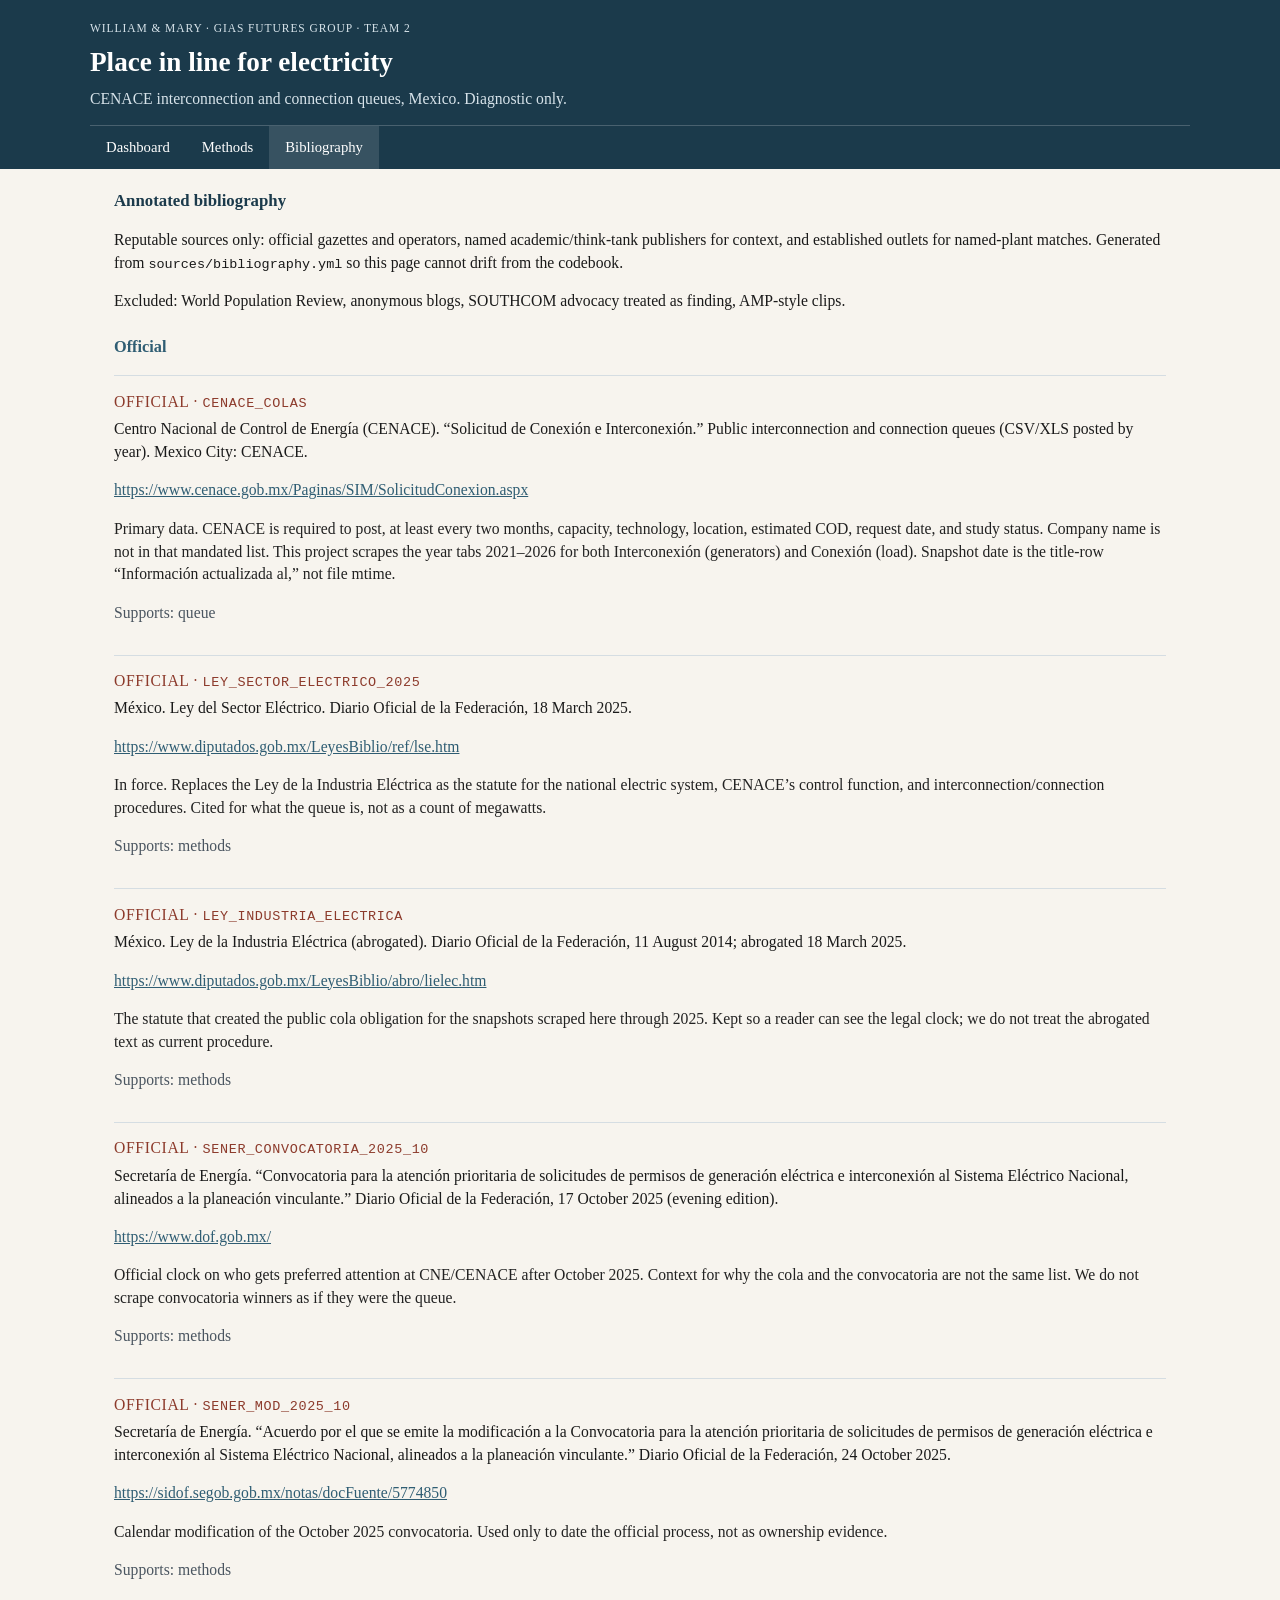
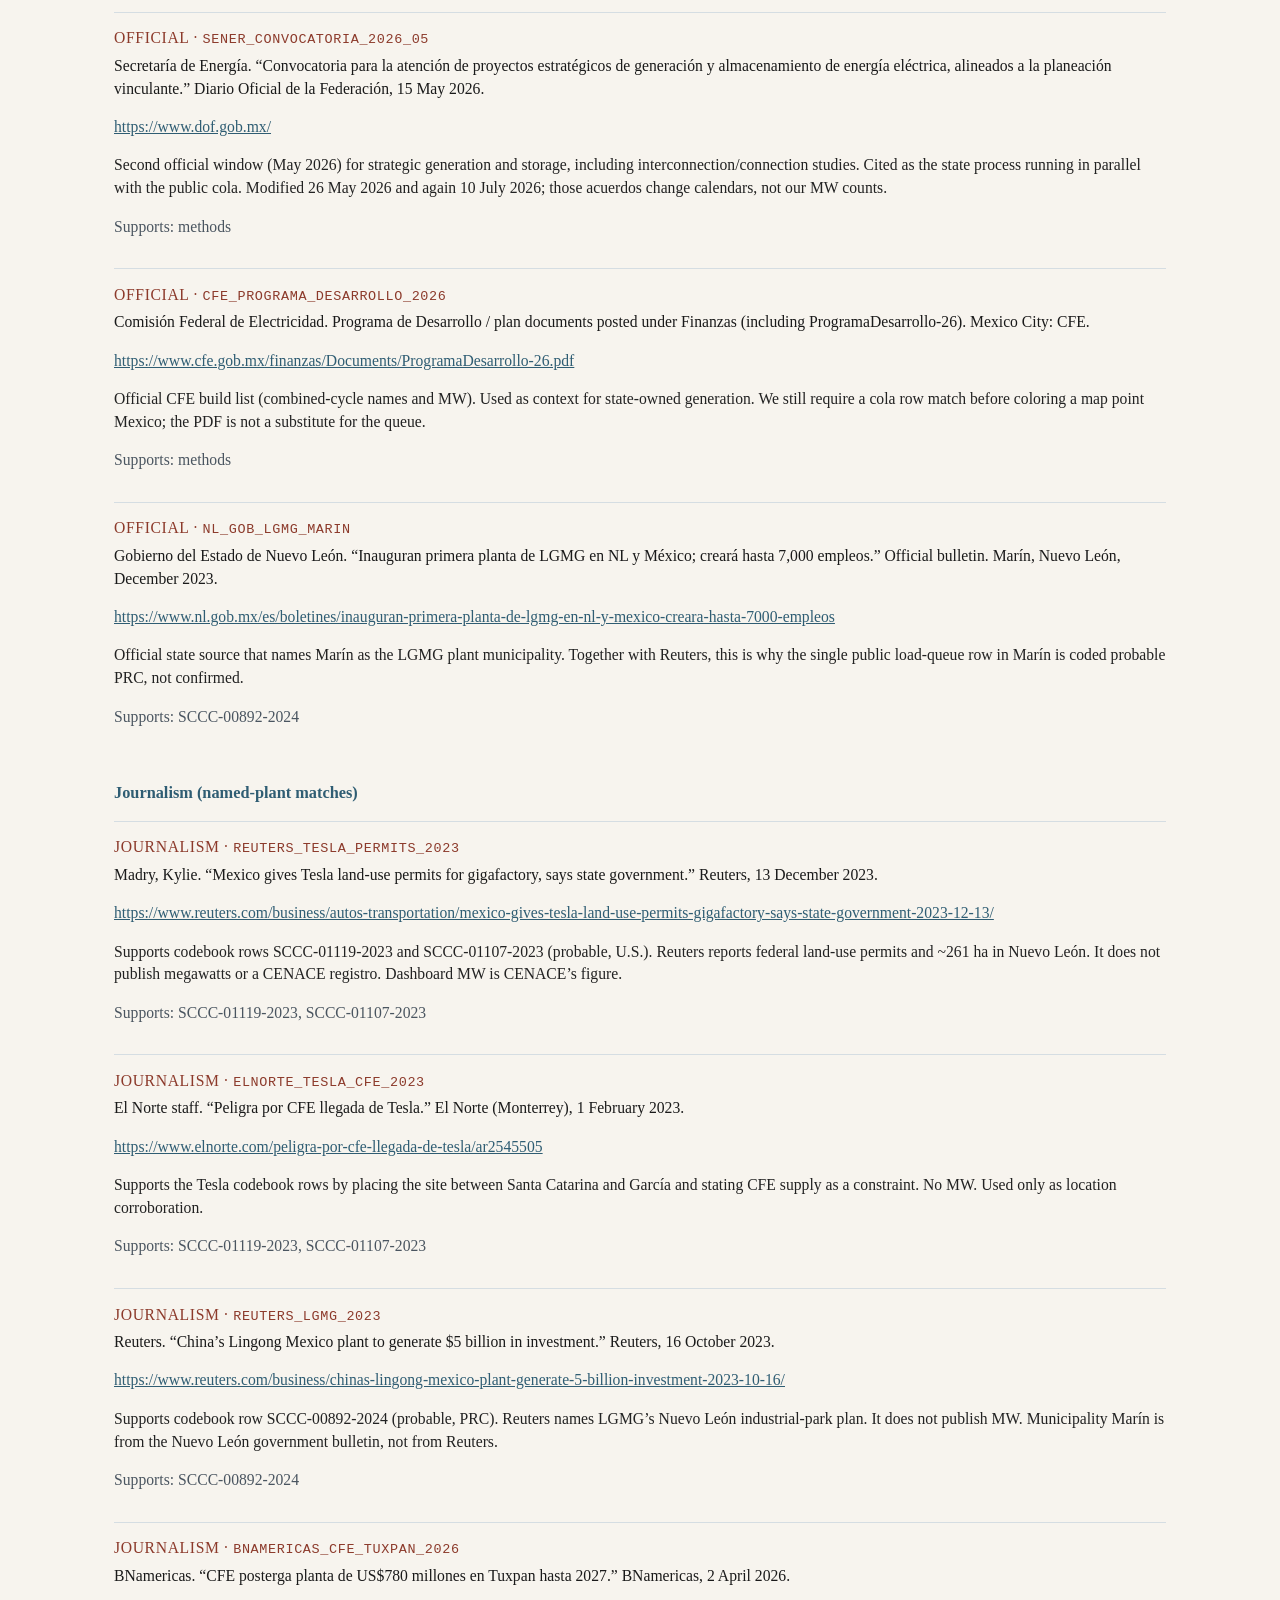
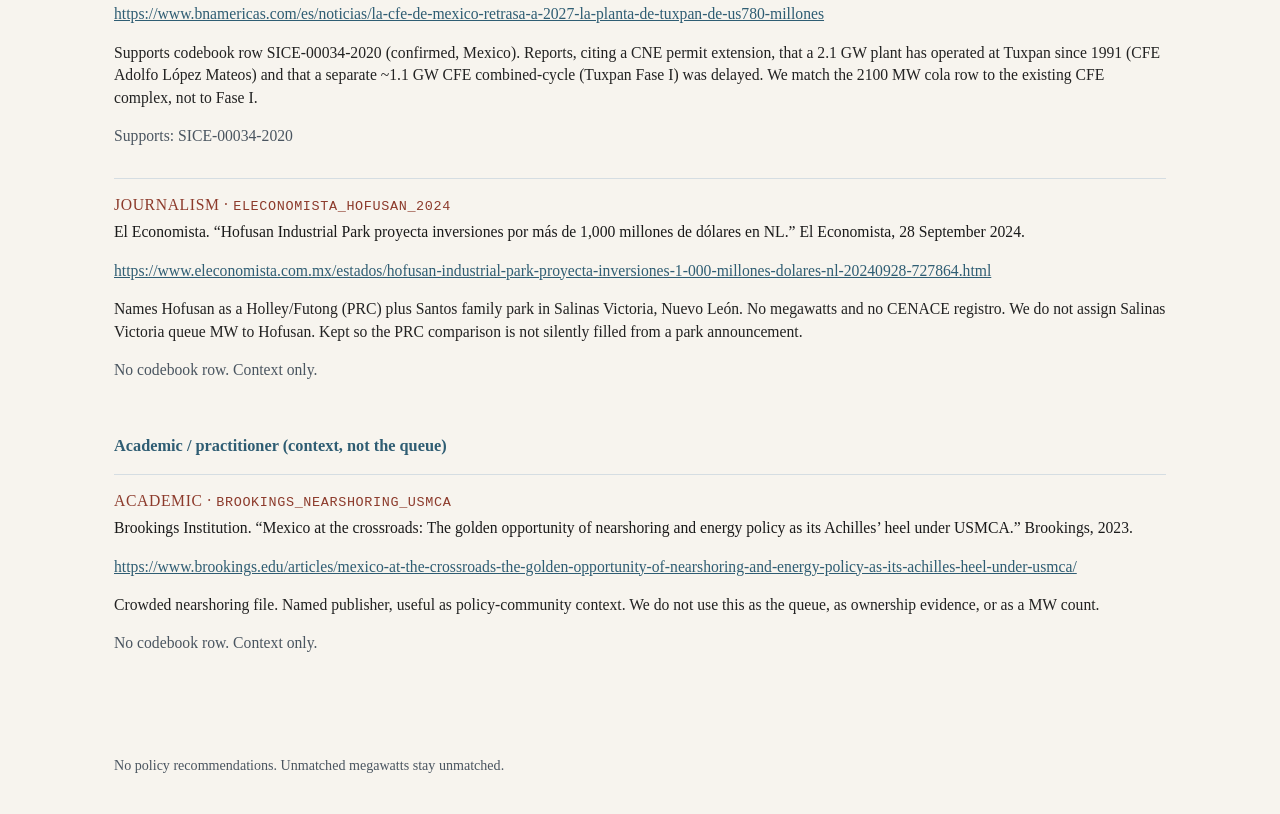
==== docs/bibliography.html @ 5e30aead "Stand up a diagnostic CENACE queue dashboard with scrape, codebook, and Pages site." ====
<!DOCTYPE html>
<html lang="en">
<head>
  <meta charset="utf-8">
  <meta name="viewport" content="width=device-width, initial-scale=1">
  <title>Bibliography · CENACE queue net</title>
  <link rel="stylesheet" href="css/site.css">
</head>
<body>

<header class="site-header">
  <div class="inner">
    <p class="kicker">William &amp; Mary · GIAS Futures Group · Team 2</p>
    <h1>Place in line for electricity</h1>
    <p class="sub">CENACE interconnection and connection queues, Mexico. Diagnostic only.</p>
    <nav>
      <a href="index.html">Dashboard</a>
      <a href="methods.html">Methods</a>
      <a href="bibliography.html" aria-current="page">Bibliography</a>
    </nav>
  </div>
</header>

<main class="page">
<h2>Annotated bibliography</h2>
<p>Reputable sources only: official gazettes and operators, named academic/think-tank publishers for context, and established outlets for named-plant matches. Generated from <code>sources/bibliography.yml</code> so this page cannot drift from the codebook.</p>
<p>Excluded: World Population Review, anonymous blogs, SOUTHCOM advocacy treated as finding, AMP-style clips.</p>
<h3>Official</h3>

<article class="bib-entry" id="cenace_colas">
  <p class="bib-type">official · <code>cenace_colas</code></p>
  <p class="bib-chicago">Centro Nacional de Control de Energía (CENACE). “Solicitud de Conexión e Interconexión.” Public interconnection and connection queues (CSV/XLS posted by year). Mexico City: CENACE.</p>
  <p class="bib-url"><a href="https://www.cenace.gob.mx/Paginas/SIM/SolicitudConexion.aspx" rel="noopener">https://www.cenace.gob.mx/Paginas/SIM/SolicitudConexion.aspx</a></p>
  <p class="bib-ann">Primary data. CENACE is required to post, at least every two months, capacity, technology, location, estimated COD, request date, and study status. Company name is not in that mandated list. This project scrapes the year tabs 2021–2026 for both Interconexión (generators) and Conexión (load). Snapshot date is the title-row “Información actualizada al,” not file mtime.</p>
  <p class="bib-supports">Supports: queue</p>
</article>


<article class="bib-entry" id="ley_sector_electrico_2025">
  <p class="bib-type">official · <code>ley_sector_electrico_2025</code></p>
  <p class="bib-chicago">México. Ley del Sector Eléctrico. Diario Oficial de la Federación, 18 March 2025.</p>
  <p class="bib-url"><a href="https://www.diputados.gob.mx/LeyesBiblio/ref/lse.htm" rel="noopener">https://www.diputados.gob.mx/LeyesBiblio/ref/lse.htm</a></p>
  <p class="bib-ann">In force. Replaces the Ley de la Industria Eléctrica as the statute for the national electric system, CENACE’s control function, and interconnection/connection procedures. Cited for what the queue is, not as a count of megawatts.</p>
  <p class="bib-supports">Supports: methods</p>
</article>


<article class="bib-entry" id="ley_industria_electrica">
  <p class="bib-type">official · <code>ley_industria_electrica</code></p>
  <p class="bib-chicago">México. Ley de la Industria Eléctrica (abrogated). Diario Oficial de la Federación, 11 August 2014; abrogated 18 March 2025.</p>
  <p class="bib-url"><a href="https://www.diputados.gob.mx/LeyesBiblio/abro/lielec.htm" rel="noopener">https://www.diputados.gob.mx/LeyesBiblio/abro/lielec.htm</a></p>
  <p class="bib-ann">The statute that created the public cola obligation for the snapshots scraped here through 2025. Kept so a reader can see the legal clock; we do not treat the abrogated text as current procedure.</p>
  <p class="bib-supports">Supports: methods</p>
</article>


<article class="bib-entry" id="sener_convocatoria_2025_10">
  <p class="bib-type">official · <code>sener_convocatoria_2025_10</code></p>
  <p class="bib-chicago">Secretaría de Energía. “Convocatoria para la atención prioritaria de solicitudes de permisos de generación eléctrica e interconexión al Sistema Eléctrico Nacional, alineados a la planeación vinculante.” Diario Oficial de la Federación, 17 October 2025 (evening edition).</p>
  <p class="bib-url"><a href="https://www.dof.gob.mx/" rel="noopener">https://www.dof.gob.mx/</a></p>
  <p class="bib-ann">Official clock on who gets preferred attention at CNE/CENACE after October 2025. Context for why the cola and the convocatoria are not the same list. We do not scrape convocatoria winners as if they were the queue.</p>
  <p class="bib-supports">Supports: methods</p>
</article>


<article class="bib-entry" id="sener_mod_2025_10">
  <p class="bib-type">official · <code>sener_mod_2025_10</code></p>
  <p class="bib-chicago">Secretaría de Energía. “Acuerdo por el que se emite la modificación a la Convocatoria para la atención prioritaria de solicitudes de permisos de generación eléctrica e interconexión al Sistema Eléctrico Nacional, alineados a la planeación vinculante.” Diario Oficial de la Federación, 24 October 2025.</p>
  <p class="bib-url"><a href="https://sidof.segob.gob.mx/notas/docFuente/5774850" rel="noopener">https://sidof.segob.gob.mx/notas/docFuente/5774850</a></p>
  <p class="bib-ann">Calendar modification of the October 2025 convocatoria. Used only to date the official process, not as ownership evidence.</p>
  <p class="bib-supports">Supports: methods</p>
</article>


<article class="bib-entry" id="sener_convocatoria_2026_05">
  <p class="bib-type">official · <code>sener_convocatoria_2026_05</code></p>
  <p class="bib-chicago">Secretaría de Energía. “Convocatoria para la atención de proyectos estratégicos de generación y almacenamiento de energía eléctrica, alineados a la planeación vinculante.” Diario Oficial de la Federación, 15 May 2026.</p>
  <p class="bib-url"><a href="https://www.dof.gob.mx/" rel="noopener">https://www.dof.gob.mx/</a></p>
  <p class="bib-ann">Second official window (May 2026) for strategic generation and storage, including interconnection/connection studies. Cited as the state process running in parallel with the public cola. Modified 26 May 2026 and again 10 July 2026; those acuerdos change calendars, not our MW counts.</p>
  <p class="bib-supports">Supports: methods</p>
</article>


<article class="bib-entry" id="cfe_programa_desarrollo_2026">
  <p class="bib-type">official · <code>cfe_programa_desarrollo_2026</code></p>
  <p class="bib-chicago">Comisión Federal de Electricidad. Programa de Desarrollo / plan documents posted under Finanzas (including ProgramaDesarrollo-26). Mexico City: CFE.</p>
  <p class="bib-url"><a href="https://www.cfe.gob.mx/finanzas/Documents/ProgramaDesarrollo-26.pdf" rel="noopener">https://www.cfe.gob.mx/finanzas/Documents/ProgramaDesarrollo-26.pdf</a></p>
  <p class="bib-ann">Official CFE build list (combined-cycle names and MW). Used as context for state-owned generation. We still require a cola row match before coloring a map point Mexico; the PDF is not a substitute for the queue.</p>
  <p class="bib-supports">Supports: methods</p>
</article>


<article class="bib-entry" id="nl_gob_lgmg_marin">
  <p class="bib-type">official · <code>nl_gob_lgmg_marin</code></p>
  <p class="bib-chicago">Gobierno del Estado de Nuevo León. “Inauguran primera planta de LGMG en NL y México; creará hasta 7,000 empleos.” Official bulletin. Marín, Nuevo León, December 2023.</p>
  <p class="bib-url"><a href="https://www.nl.gob.mx/es/boletines/inauguran-primera-planta-de-lgmg-en-nl-y-mexico-creara-hasta-7000-empleos" rel="noopener">https://www.nl.gob.mx/es/boletines/inauguran-primera-planta-de-lgmg-en-nl-y-mexico-creara-hasta-7000-empleos</a></p>
  <p class="bib-ann">Official state source that names Marín as the LGMG plant municipality. Together with Reuters, this is why the single public load-queue row in Marín is coded probable PRC, not confirmed.</p>
  <p class="bib-supports">Supports: SCCC-00892-2024</p>
</article>

<h3>Journalism (named-plant matches)</h3>

<article class="bib-entry" id="reuters_tesla_permits_2023">
  <p class="bib-type">journalism · <code>reuters_tesla_permits_2023</code></p>
  <p class="bib-chicago">Madry, Kylie. “Mexico gives Tesla land-use permits for gigafactory, says state government.” Reuters, 13 December 2023.</p>
  <p class="bib-url"><a href="https://www.reuters.com/business/autos-transportation/mexico-gives-tesla-land-use-permits-gigafactory-says-state-government-2023-12-13/" rel="noopener">https://www.reuters.com/business/autos-transportation/mexico-gives-tesla-land-use-permits-gigafactory-says-state-government-2023-12-13/</a></p>
  <p class="bib-ann">Supports codebook rows SCCC-01119-2023 and SCCC-01107-2023 (probable, U.S.). Reuters reports federal land-use permits and ~261 ha in Nuevo León. It does not publish megawatts or a CENACE registro. Dashboard MW is CENACE’s figure.</p>
  <p class="bib-supports">Supports: SCCC-01119-2023, SCCC-01107-2023</p>
</article>


<article class="bib-entry" id="elnorte_tesla_cfe_2023">
  <p class="bib-type">journalism · <code>elnorte_tesla_cfe_2023</code></p>
  <p class="bib-chicago">El Norte staff. “Peligra por CFE llegada de Tesla.” El Norte (Monterrey), 1 February 2023.</p>
  <p class="bib-url"><a href="https://www.elnorte.com/peligra-por-cfe-llegada-de-tesla/ar2545505" rel="noopener">https://www.elnorte.com/peligra-por-cfe-llegada-de-tesla/ar2545505</a></p>
  <p class="bib-ann">Supports the Tesla codebook rows by placing the site between Santa Catarina and García and stating CFE supply as a constraint. No MW. Used only as location corroboration.</p>
  <p class="bib-supports">Supports: SCCC-01119-2023, SCCC-01107-2023</p>
</article>


<article class="bib-entry" id="reuters_lgmg_2023">
  <p class="bib-type">journalism · <code>reuters_lgmg_2023</code></p>
  <p class="bib-chicago">Reuters. “China’s Lingong Mexico plant to generate $5 billion in investment.” Reuters, 16 October 2023.</p>
  <p class="bib-url"><a href="https://www.reuters.com/business/chinas-lingong-mexico-plant-generate-5-billion-investment-2023-10-16/" rel="noopener">https://www.reuters.com/business/chinas-lingong-mexico-plant-generate-5-billion-investment-2023-10-16/</a></p>
  <p class="bib-ann">Supports codebook row SCCC-00892-2024 (probable, PRC). Reuters names LGMG’s Nuevo León industrial-park plan. It does not publish MW. Municipality Marín is from the Nuevo León government bulletin, not from Reuters.</p>
  <p class="bib-supports">Supports: SCCC-00892-2024</p>
</article>


<article class="bib-entry" id="bnamericas_cfe_tuxpan_2026">
  <p class="bib-type">journalism · <code>bnamericas_cfe_tuxpan_2026</code></p>
  <p class="bib-chicago">BNamericas. “CFE posterga planta de US$780 millones en Tuxpan hasta 2027.” BNamericas, 2 April 2026.</p>
  <p class="bib-url"><a href="https://www.bnamericas.com/es/noticias/la-cfe-de-mexico-retrasa-a-2027-la-planta-de-tuxpan-de-us780-millones" rel="noopener">https://www.bnamericas.com/es/noticias/la-cfe-de-mexico-retrasa-a-2027-la-planta-de-tuxpan-de-us780-millones</a></p>
  <p class="bib-ann">Supports codebook row SICE-00034-2020 (confirmed, Mexico). Reports, citing a CNE permit extension, that a 2.1 GW plant has operated at Tuxpan since 1991 (CFE Adolfo López Mateos) and that a separate ~1.1 GW CFE combined-cycle (Tuxpan Fase I) was delayed. We match the 2100 MW cola row to the existing CFE complex, not to Fase I.</p>
  <p class="bib-supports">Supports: SICE-00034-2020</p>
</article>


<article class="bib-entry" id="eleconomista_hofusan_2024">
  <p class="bib-type">journalism · <code>eleconomista_hofusan_2024</code></p>
  <p class="bib-chicago">El Economista. “Hofusan Industrial Park proyecta inversiones por más de 1,000 millones de dólares en NL.” El Economista, 28 September 2024.</p>
  <p class="bib-url"><a href="https://www.eleconomista.com.mx/estados/hofusan-industrial-park-proyecta-inversiones-1-000-millones-dolares-nl-20240928-727864.html" rel="noopener">https://www.eleconomista.com.mx/estados/hofusan-industrial-park-proyecta-inversiones-1-000-millones-dolares-nl-20240928-727864.html</a></p>
  <p class="bib-ann">Names Hofusan as a Holley/Futong (PRC) plus Santos family park in Salinas Victoria, Nuevo León. No megawatts and no CENACE registro. We do not assign Salinas Victoria queue MW to Hofusan. Kept so the PRC comparison is not silently filled from a park announcement.</p>
  <p class="bib-supports">No codebook row. Context only.</p>
</article>

<h3>Academic / practitioner (context, not the queue)</h3>

<article class="bib-entry" id="brookings_nearshoring_usmca">
  <p class="bib-type">academic · <code>brookings_nearshoring_usmca</code></p>
  <p class="bib-chicago">Brookings Institution. “Mexico at the crossroads: The golden opportunity of nearshoring and energy policy as its Achilles’ heel under USMCA.” Brookings, 2023.</p>
  <p class="bib-url"><a href="https://www.brookings.edu/articles/mexico-at-the-crossroads-the-golden-opportunity-of-nearshoring-and-energy-policy-as-its-achilles-heel-under-usmca/" rel="noopener">https://www.brookings.edu/articles/mexico-at-the-crossroads-the-golden-opportunity-of-nearshoring-and-energy-policy-as-its-achilles-heel-under-usmca/</a></p>
  <p class="bib-ann">Crowded nearshoring file. Named publisher, useful as policy-community context. We do not use this as the queue, as ownership evidence, or as a MW count.</p>
  <p class="bib-supports">No codebook row. Context only.</p>
</article>

</main>

<footer class="site-footer">
  <p>No policy recommendations. Unmatched megawatts stay unmatched.</p>
</footer>

</body>
</html>
---- docs/css/site.css ----
:root {
  --navy: #1b3a4b;
  --rule: #2f5d73;
  --muted: #4a5560;
  --accent: #8c3a2b;
  --paper: #f7f4ee;
  --card: #ffffff;
  --line: #d5dde2;
  --us: #2f5d73;
  --prc: #8c3a2b;
  --mx: #3d6b4f;
  --other: #6b5a3e;
  --unmatched: #8a9096;
}

* { box-sizing: border-box; }
html, body { margin: 0; padding: 0; }
body {
  font-family: "Georgia", "Times New Roman", serif;
  background: var(--paper);
  color: #1a1a1a;
  line-height: 1.45;
}
.site-header {
  background: var(--navy);
  color: #fff;
  padding: 1.25rem 1.5rem 0;
}
.site-header .inner { max-width: 1100px; margin: 0 auto; }
.kicker {
  letter-spacing: 0.08em;
  text-transform: uppercase;
  font-size: 0.72rem;
  margin: 0 0 0.4rem;
  color: #d7e3ea;
}
.site-header h1 {
  font-size: 1.7rem;
  margin: 0 0 0.35rem;
  font-weight: 700;
}
.sub { margin: 0 0 0.9rem; color: #d7e3ea; font-size: 0.98rem; }
nav { display: flex; gap: 0; border-top: 1px solid rgba(255,255,255,0.2); }
nav a {
  color: #fff;
  text-decoration: none;
  padding: 0.65rem 1rem 0.7rem;
  font-size: 0.92rem;
}
nav a[aria-current="page"], nav a:hover {
  background: rgba(255,255,255,0.12);
}
.site-footer {
  max-width: 1100px;
  margin: 0 auto;
  padding: 1.5rem;
  color: var(--muted);
  font-size: 0.88rem;
}
main.dash, main.page { max-width: 1100px; margin: 0 auto; padding: 1.25rem 1.5rem 2rem; }
.caption {
  font-style: italic;
  color: var(--muted);
  margin: 0.4rem 0 1rem;
}
.controls {
  display: flex;
  flex-wrap: wrap;
  gap: 0.75rem 1.25rem;
  background: var(--card);
  border: 1px solid var(--line);
  padding: 0.85rem 1rem;
  margin-bottom: 1rem;
}
.controls label { font-size: 0.88rem; color: var(--navy); }
.controls select {
  font-family: inherit;
  margin-left: 0.35rem;
  padding: 0.2rem 0.4rem;
}
.stats {
  display: grid;
  grid-template-columns: repeat(auto-fit, minmax(160px, 1fr));
  gap: 0.75rem;
  margin-bottom: 1rem;
}
.stat {
  background: var(--card);
  border: 1px solid var(--line);
  padding: 0.7rem 0.85rem;
}
.stat b { display: block; font-size: 1.25rem; color: var(--navy); }
.stat span { font-size: 0.8rem; color: var(--muted); }
.layout {
  display: grid;
  grid-template-columns: 1.15fr 0.85fr;
  gap: 1rem;
}
@media (max-width: 860px) {
  .layout { grid-template-columns: 1fr; }
}
#map {
  height: 480px;
  border: 1px solid var(--line);
  background: #dde4e8;
}
.panel {
  background: var(--card);
  border: 1px solid var(--line);
  padding: 0.75rem 0.9rem 1rem;
}
.panel h2, .page h2 {
  font-size: 1.05rem;
  color: var(--navy);
  margin: 0 0 0.6rem;
}
.panel canvas { max-height: 220px; }
.legend { font-size: 0.8rem; color: var(--muted); margin-top: 0.5rem; }
.swatch { display: inline-block; width: 0.7rem; height: 0.7rem; margin-right: 0.25rem; vertical-align: middle; }
.note {
  font-size: 0.88rem;
  color: var(--muted);
  margin-top: 1rem;
}
.page h3 { color: var(--rule); font-size: 1.02rem; margin-top: 1.4rem; }
.page p, .page li { font-size: 0.98rem; }
.bib-entry {
  border-top: 1px solid var(--line);
  padding: 0.9rem 0;
}
.bib-type { font-size: 0.75rem; letter-spacing: 0.04em; text-transform: uppercase; color: var(--accent); margin: 0 0 0.3rem; }
.bib-chicago { margin: 0 0 0.4rem; }
.bib-url { font-size: 0.85rem; word-break: break-all; }
.bib-url a { color: var(--rule); }
.bib-ann { color: #222; }
.bib-supports { font-size: 0.85rem; color: var(--muted); }
code { font-size: 0.86em; }
#charts-time { display: none; }
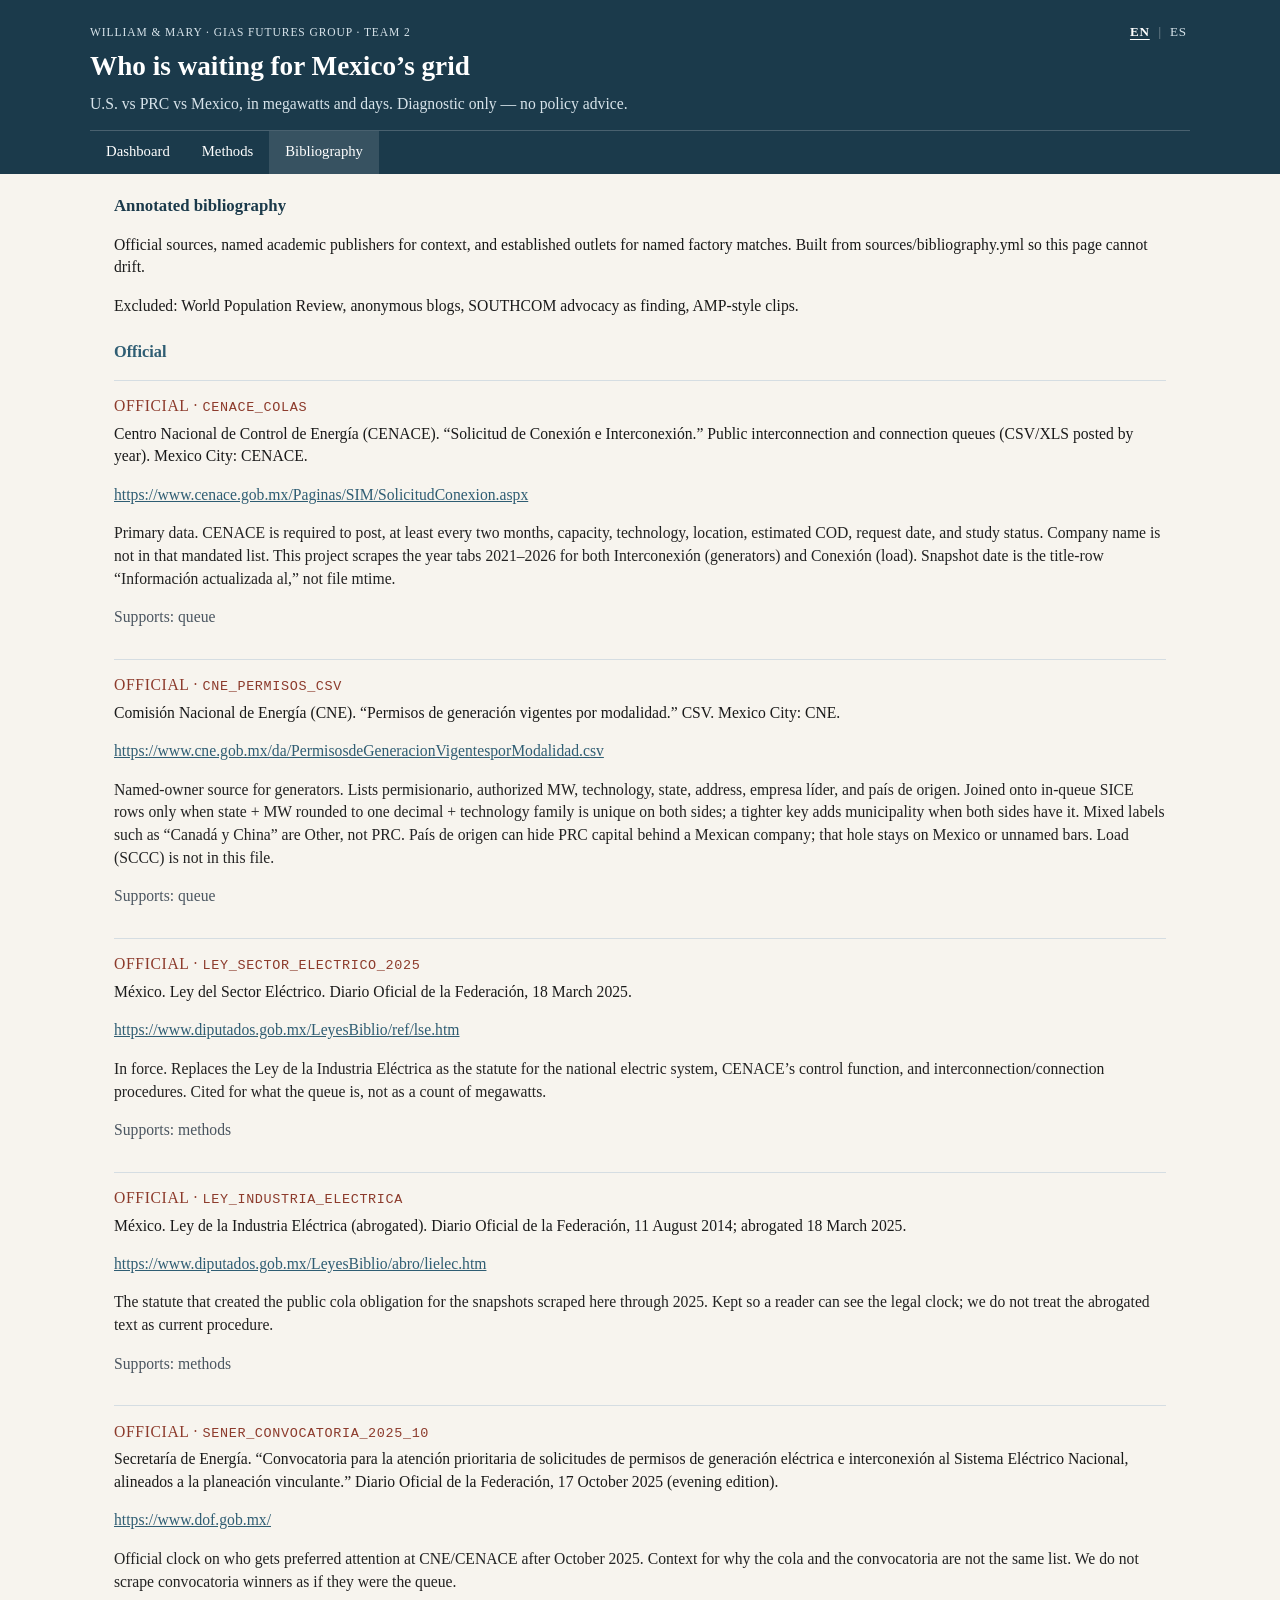
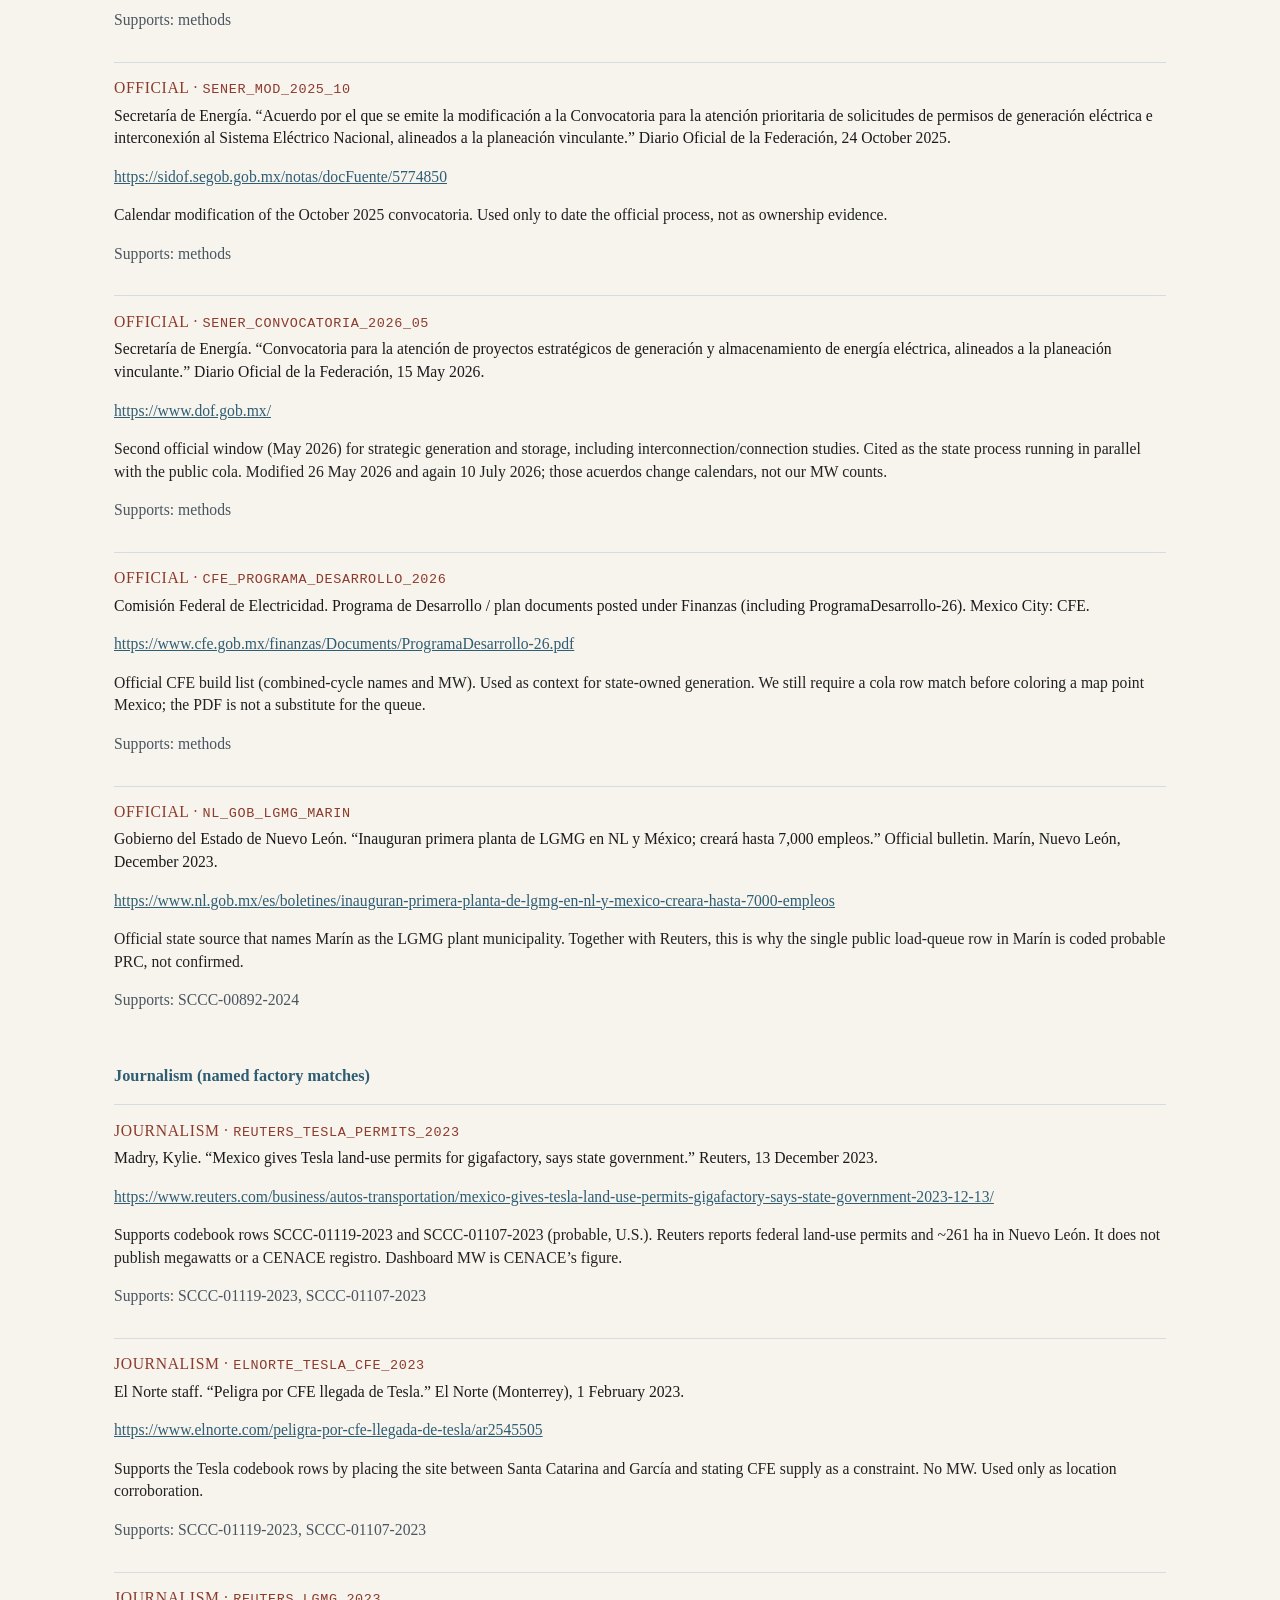
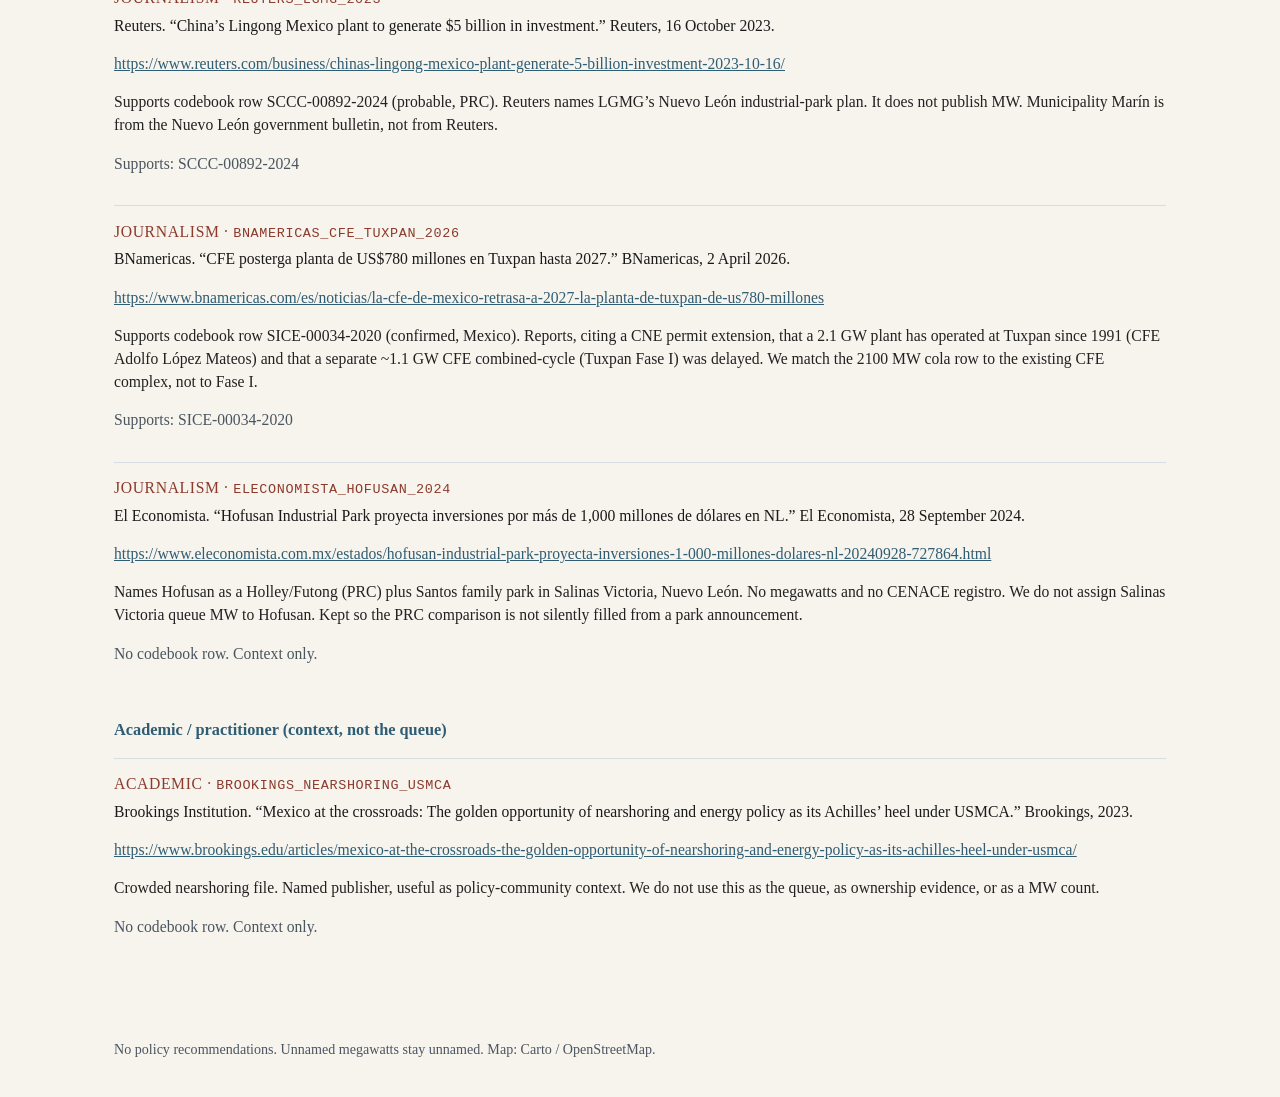
==== commit c252c80c: "Join CNE generation permits onto the in-queue plants and ship a bilingual U.S. vs PRC scoreboard." ====
--- a/docs/bibliography.html
+++ b/docs/bibliography.html
@@ -3,162 +3,195 @@
 <head>
   <meta charset="utf-8">
   <meta name="viewport" content="width=device-width, initial-scale=1">
-  <title>Bibliography · CENACE queue net</title>
+  <title>Bibliography · Who is waiting for Mexico’s grid</title>
   <link rel="stylesheet" href="css/site.css">
 </head>
-<body>
+<body data-page-title="pageTitleBib">
 
 <header class="site-header">
   <div class="inner">
-    <p class="kicker">William &amp; Mary · GIAS Futures Group · Team 2</p>
-    <h1>Place in line for electricity</h1>
-    <p class="sub">CENACE interconnection and connection queues, Mexico. Diagnostic only.</p>
+    <div class="header-row">
+      <p class="kicker" data-i18n="kicker">William &amp; Mary · GIAS Futures Group · Team 2</p>
+      <div class="lang-toggle" role="group" aria-label="Language">
+        <button type="button" data-lang-btn="en">EN</button>
+        <span class="lang-sep">|</span>
+        <button type="button" data-lang-btn="es">ES</button>
+      </div>
+    </div>
+    <h1 data-i18n="title">Who is waiting for Mexico’s grid</h1>
+    <p class="sub" data-i18n="sub">U.S. vs PRC vs Mexico, in megawatts and days. Diagnostic only — no policy advice.</p>
     <nav>
-      <a href="index.html">Dashboard</a>
-      <a href="methods.html">Methods</a>
-      <a href="bibliography.html" aria-current="page">Bibliography</a>
+      <a href="index.html" data-i18n="navDash">Dashboard</a>
+      <a href="methods.html" data-i18n="navMethods">Methods</a>
+      <a href="bibliography.html" aria-current="page" data-i18n="navBib">Bibliography</a>
     </nav>
   </div>
 </header>
 
 <main class="page">
-<h2>Annotated bibliography</h2>
-<p>Reputable sources only: official gazettes and operators, named academic/think-tank publishers for context, and established outlets for named-plant matches. Generated from <code>sources/bibliography.yml</code> so this page cannot drift from the codebook.</p>
-<p>Excluded: World Population Review, anonymous blogs, SOUTHCOM advocacy treated as finding, AMP-style clips.</p>
-<h3>Official</h3>
+<h2 data-i18n="bibH2">Annotated bibliography</h2>
+<p data-i18n="bibLead">Official sources, named academic publishers for context, and established outlets for named factory matches. Built from sources/bibliography.yml so this page cannot drift.</p>
+<p data-i18n="bibExclude">Excluded: World Population Review, anonymous blogs, SOUTHCOM advocacy as finding, AMP-style clips.</p>
+<h3 data-i18n="bibOfficial">Official</h3>
 
 <article class="bib-entry" id="cenace_colas">
-  <p class="bib-type">official · <code>cenace_colas</code></p>
+  <p class="bib-type"><span class="lang-en">official</span><span class="lang-es" hidden>oficial</span> · <code>cenace_colas</code></p>
   <p class="bib-chicago">Centro Nacional de Control de Energía (CENACE). “Solicitud de Conexión e Interconexión.” Public interconnection and connection queues (CSV/XLS posted by year). Mexico City: CENACE.</p>
   <p class="bib-url"><a href="https://www.cenace.gob.mx/Paginas/SIM/SolicitudConexion.aspx" rel="noopener">https://www.cenace.gob.mx/Paginas/SIM/SolicitudConexion.aspx</a></p>
-  <p class="bib-ann">Primary data. CENACE is required to post, at least every two months, capacity, technology, location, estimated COD, request date, and study status. Company name is not in that mandated list. This project scrapes the year tabs 2021–2026 for both Interconexión (generators) and Conexión (load). Snapshot date is the title-row “Información actualizada al,” not file mtime.</p>
-  <p class="bib-supports">Supports: queue</p>
+  <p class="bib-ann lang-en">Primary data. CENACE is required to post, at least every two months, capacity, technology, location, estimated COD, request date, and study status. Company name is not in that mandated list. This project scrapes the year tabs 2021–2026 for both Interconexión (generators) and Conexión (load). Snapshot date is the title-row “Información actualizada al,” not file mtime.</p>
+  <p class="bib-ann lang-es" hidden>Dato primario. CENACE debe publicar, al menos cada dos meses, capacidad, tecnología, ubicación, fecha estimada de operación, fecha de solicitud y estatus del estudio. El nombre de la empresa no está en esa lista. Este proyecto descarga las pestañas de año 2021–2026 de Interconexión (centrales) y Conexión (carga). La fecha de actualización se lee del renglón “Información actualizada al”, no de la fecha del archivo.</p>
+  <p class="bib-supports"><span data-i18n="bibSupports">Supports</span>: queue</p>
+</article>
+
+
+<article class="bib-entry" id="cne_permisos_csv">
+  <p class="bib-type"><span class="lang-en">official</span><span class="lang-es" hidden>oficial</span> · <code>cne_permisos_csv</code></p>
+  <p class="bib-chicago">Comisión Nacional de Energía (CNE). “Permisos de generación vigentes por modalidad.” CSV. Mexico City: CNE.</p>
+  <p class="bib-url"><a href="https://www.cne.gob.mx/da/PermisosdeGeneracionVigentesporModalidad.csv" rel="noopener">https://www.cne.gob.mx/da/PermisosdeGeneracionVigentesporModalidad.csv</a></p>
+  <p class="bib-ann lang-en">Named-owner source for generators. Lists permisionario, authorized MW, technology, state, address, empresa líder, and país de origen. Joined onto in-queue SICE rows only when state + MW rounded to one decimal + technology family is unique on both sides; a tighter key adds municipality when both sides have it. Mixed labels such as “Canadá y China” are Other, not PRC. País de origen can hide PRC capital behind a Mexican company; that hole stays on Mexico or unnamed bars. Load (SCCC) is not in this file.</p>
+  <p class="bib-ann lang-es" hidden>Fuente con nombre para centrales. Lista permisionario, MW autorizados, tecnología, estado, domicilio, empresa líder y país de origen. Se cruza con las filas SICE aún en cola solo cuando estado + MW redondeado a un decimal + familia tecnológica es único en ambos lados; una clave más estricta añade municipio cuando ambos lo tienen. Etiquetas mixtas como “Canadá y China” van a Otros, no a RPC. El país de origen puede ocultar capital de la RPC detrás de una empresa mexicana; ese hueco se queda en México o sin nombre. La carga (SCCC) no está en este archivo.</p>
+  <p class="bib-supports"><span data-i18n="bibSupports">Supports</span>: queue</p>
 </article>
 
 
 <article class="bib-entry" id="ley_sector_electrico_2025">
-  <p class="bib-type">official · <code>ley_sector_electrico_2025</code></p>
+  <p class="bib-type"><span class="lang-en">official</span><span class="lang-es" hidden>oficial</span> · <code>ley_sector_electrico_2025</code></p>
   <p class="bib-chicago">México. Ley del Sector Eléctrico. Diario Oficial de la Federación, 18 March 2025.</p>
   <p class="bib-url"><a href="https://www.diputados.gob.mx/LeyesBiblio/ref/lse.htm" rel="noopener">https://www.diputados.gob.mx/LeyesBiblio/ref/lse.htm</a></p>
-  <p class="bib-ann">In force. Replaces the Ley de la Industria Eléctrica as the statute for the national electric system, CENACE’s control function, and interconnection/connection procedures. Cited for what the queue is, not as a count of megawatts.</p>
-  <p class="bib-supports">Supports: methods</p>
+  <p class="bib-ann lang-en">In force. Replaces the Ley de la Industria Eléctrica as the statute for the national electric system, CENACE’s control function, and interconnection/connection procedures. Cited for what the queue is, not as a count of megawatts.</p>
+  <p class="bib-ann lang-es" hidden>Vigente. Sustituye a la Ley de la Industria Eléctrica como estatuto del sistema eléctrico nacional, de la función de control de CENACE y de los procedimientos de interconexión y conexión. Se cita para decir qué es la cola, no como un conteo de megawatts.</p>
+  <p class="bib-supports"><span data-i18n="bibSupports">Supports</span>: methods</p>
 </article>
 
 
 <article class="bib-entry" id="ley_industria_electrica">
-  <p class="bib-type">official · <code>ley_industria_electrica</code></p>
+  <p class="bib-type"><span class="lang-en">official</span><span class="lang-es" hidden>oficial</span> · <code>ley_industria_electrica</code></p>
   <p class="bib-chicago">México. Ley de la Industria Eléctrica (abrogated). Diario Oficial de la Federación, 11 August 2014; abrogated 18 March 2025.</p>
   <p class="bib-url"><a href="https://www.diputados.gob.mx/LeyesBiblio/abro/lielec.htm" rel="noopener">https://www.diputados.gob.mx/LeyesBiblio/abro/lielec.htm</a></p>
-  <p class="bib-ann">The statute that created the public cola obligation for the snapshots scraped here through 2025. Kept so a reader can see the legal clock; we do not treat the abrogated text as current procedure.</p>
-  <p class="bib-supports">Supports: methods</p>
+  <p class="bib-ann lang-en">The statute that created the public cola obligation for the snapshots scraped here through 2025. Kept so a reader can see the legal clock; we do not treat the abrogated text as current procedure.</p>
+  <p class="bib-ann lang-es" hidden>El estatuto que creó la obligación de publicar la cola para las actualizaciones descargadas aquí hasta 2025. Se conserva para que se vea el reloj legal; no se trata el texto abrogado como procedimiento vigente.</p>
+  <p class="bib-supports"><span data-i18n="bibSupports">Supports</span>: methods</p>
 </article>
 
 
 <article class="bib-entry" id="sener_convocatoria_2025_10">
-  <p class="bib-type">official · <code>sener_convocatoria_2025_10</code></p>
+  <p class="bib-type"><span class="lang-en">official</span><span class="lang-es" hidden>oficial</span> · <code>sener_convocatoria_2025_10</code></p>
   <p class="bib-chicago">Secretaría de Energía. “Convocatoria para la atención prioritaria de solicitudes de permisos de generación eléctrica e interconexión al Sistema Eléctrico Nacional, alineados a la planeación vinculante.” Diario Oficial de la Federación, 17 October 2025 (evening edition).</p>
   <p class="bib-url"><a href="https://www.dof.gob.mx/" rel="noopener">https://www.dof.gob.mx/</a></p>
-  <p class="bib-ann">Official clock on who gets preferred attention at CNE/CENACE after October 2025. Context for why the cola and the convocatoria are not the same list. We do not scrape convocatoria winners as if they were the queue.</p>
-  <p class="bib-supports">Supports: methods</p>
+  <p class="bib-ann lang-en">Official clock on who gets preferred attention at CNE/CENACE after October 2025. Context for why the cola and the convocatoria are not the same list. We do not scrape convocatoria winners as if they were the queue.</p>
+  <p class="bib-ann lang-es" hidden>Reloj oficial de quién recibe atención preferente en CNE/CENACE después de octubre de 2025. Contexto de por qué la cola y la convocatoria no son la misma lista. No se tratan los ganadores de la convocatoria como si fueran la cola.</p>
+  <p class="bib-supports"><span data-i18n="bibSupports">Supports</span>: methods</p>
 </article>
 
 
 <article class="bib-entry" id="sener_mod_2025_10">
-  <p class="bib-type">official · <code>sener_mod_2025_10</code></p>
+  <p class="bib-type"><span class="lang-en">official</span><span class="lang-es" hidden>oficial</span> · <code>sener_mod_2025_10</code></p>
   <p class="bib-chicago">Secretaría de Energía. “Acuerdo por el que se emite la modificación a la Convocatoria para la atención prioritaria de solicitudes de permisos de generación eléctrica e interconexión al Sistema Eléctrico Nacional, alineados a la planeación vinculante.” Diario Oficial de la Federación, 24 October 2025.</p>
   <p class="bib-url"><a href="https://sidof.segob.gob.mx/notas/docFuente/5774850" rel="noopener">https://sidof.segob.gob.mx/notas/docFuente/5774850</a></p>
-  <p class="bib-ann">Calendar modification of the October 2025 convocatoria. Used only to date the official process, not as ownership evidence.</p>
-  <p class="bib-supports">Supports: methods</p>
+  <p class="bib-ann lang-en">Calendar modification of the October 2025 convocatoria. Used only to date the official process, not as ownership evidence.</p>
+  <p class="bib-ann lang-es" hidden>Modificación de calendario de la convocatoria de octubre de 2025. Solo se usa para fechar el proceso oficial, no como prueba de titularidad.</p>
+  <p class="bib-supports"><span data-i18n="bibSupports">Supports</span>: methods</p>
 </article>
 
 
 <article class="bib-entry" id="sener_convocatoria_2026_05">
-  <p class="bib-type">official · <code>sener_convocatoria_2026_05</code></p>
+  <p class="bib-type"><span class="lang-en">official</span><span class="lang-es" hidden>oficial</span> · <code>sener_convocatoria_2026_05</code></p>
   <p class="bib-chicago">Secretaría de Energía. “Convocatoria para la atención de proyectos estratégicos de generación y almacenamiento de energía eléctrica, alineados a la planeación vinculante.” Diario Oficial de la Federación, 15 May 2026.</p>
   <p class="bib-url"><a href="https://www.dof.gob.mx/" rel="noopener">https://www.dof.gob.mx/</a></p>
-  <p class="bib-ann">Second official window (May 2026) for strategic generation and storage, including interconnection/connection studies. Cited as the state process running in parallel with the public cola. Modified 26 May 2026 and again 10 July 2026; those acuerdos change calendars, not our MW counts.</p>
-  <p class="bib-supports">Supports: methods</p>
+  <p class="bib-ann lang-en">Second official window (May 2026) for strategic generation and storage, including interconnection/connection studies. Cited as the state process running in parallel with the public cola. Modified 26 May 2026 and again 10 July 2026; those acuerdos change calendars, not our MW counts.</p>
+  <p class="bib-ann lang-es" hidden>Segunda ventana oficial (mayo de 2026) para generación y almacenamiento estratégicos, incluidos estudios de interconexión y conexión. Se cita como el proceso estatal paralelo a la cola pública. Se modificó el 26 de mayo de 2026 y otra vez el 10 de julio de 2026; esos acuerdos cambian calendarios, no nuestros conteos de MW.</p>
+  <p class="bib-supports"><span data-i18n="bibSupports">Supports</span>: methods</p>
 </article>
 
 
 <article class="bib-entry" id="cfe_programa_desarrollo_2026">
-  <p class="bib-type">official · <code>cfe_programa_desarrollo_2026</code></p>
+  <p class="bib-type"><span class="lang-en">official</span><span class="lang-es" hidden>oficial</span> · <code>cfe_programa_desarrollo_2026</code></p>
   <p class="bib-chicago">Comisión Federal de Electricidad. Programa de Desarrollo / plan documents posted under Finanzas (including ProgramaDesarrollo-26). Mexico City: CFE.</p>
   <p class="bib-url"><a href="https://www.cfe.gob.mx/finanzas/Documents/ProgramaDesarrollo-26.pdf" rel="noopener">https://www.cfe.gob.mx/finanzas/Documents/ProgramaDesarrollo-26.pdf</a></p>
-  <p class="bib-ann">Official CFE build list (combined-cycle names and MW). Used as context for state-owned generation. We still require a cola row match before coloring a map point Mexico; the PDF is not a substitute for the queue.</p>
-  <p class="bib-supports">Supports: methods</p>
+  <p class="bib-ann lang-en">Official CFE build list (combined-cycle names and MW). Used as context for state-owned generation. We still require a cola row match before coloring a map point Mexico; the PDF is not a substitute for the queue.</p>
+  <p class="bib-ann lang-es" hidden>Lista oficial de obra de CFE (nombres de ciclo combinado y MW). Se usa como contexto de generación estatal. Sigue haciendo falta un cruce con una fila de la cola antes de pintar un punto como México; el PDF no sustituye a la cola.</p>
+  <p class="bib-supports"><span data-i18n="bibSupports">Supports</span>: methods</p>
 </article>
 
 
 <article class="bib-entry" id="nl_gob_lgmg_marin">
-  <p class="bib-type">official · <code>nl_gob_lgmg_marin</code></p>
+  <p class="bib-type"><span class="lang-en">official</span><span class="lang-es" hidden>oficial</span> · <code>nl_gob_lgmg_marin</code></p>
   <p class="bib-chicago">Gobierno del Estado de Nuevo León. “Inauguran primera planta de LGMG en NL y México; creará hasta 7,000 empleos.” Official bulletin. Marín, Nuevo León, December 2023.</p>
   <p class="bib-url"><a href="https://www.nl.gob.mx/es/boletines/inauguran-primera-planta-de-lgmg-en-nl-y-mexico-creara-hasta-7000-empleos" rel="noopener">https://www.nl.gob.mx/es/boletines/inauguran-primera-planta-de-lgmg-en-nl-y-mexico-creara-hasta-7000-empleos</a></p>
-  <p class="bib-ann">Official state source that names Marín as the LGMG plant municipality. Together with Reuters, this is why the single public load-queue row in Marín is coded probable PRC, not confirmed.</p>
-  <p class="bib-supports">Supports: SCCC-00892-2024</p>
+  <p class="bib-ann lang-en">Official state source that names Marín as the LGMG plant municipality. Together with Reuters, this is why the single public load-queue row in Marín is coded probable PRC, not confirmed.</p>
+  <p class="bib-ann lang-es" hidden>Fuente oficial estatal que nombra a Marín como municipio de la planta LGMG. Junto con Reuters, por eso la única fila pública de carga en Marín se codifica como RPC probable, no confirmada.</p>
+  <p class="bib-supports"><span data-i18n="bibSupports">Supports</span>: SCCC-00892-2024</p>
 </article>
 
-<h3>Journalism (named-plant matches)</h3>
+<h3 data-i18n="bibJournalism">Journalism (named factory matches)</h3>
 
 <article class="bib-entry" id="reuters_tesla_permits_2023">
-  <p class="bib-type">journalism · <code>reuters_tesla_permits_2023</code></p>
+  <p class="bib-type"><span class="lang-en">journalism</span><span class="lang-es" hidden>prensa</span> · <code>reuters_tesla_permits_2023</code></p>
   <p class="bib-chicago">Madry, Kylie. “Mexico gives Tesla land-use permits for gigafactory, says state government.” Reuters, 13 December 2023.</p>
   <p class="bib-url"><a href="https://www.reuters.com/business/autos-transportation/mexico-gives-tesla-land-use-permits-gigafactory-says-state-government-2023-12-13/" rel="noopener">https://www.reuters.com/business/autos-transportation/mexico-gives-tesla-land-use-permits-gigafactory-says-state-government-2023-12-13/</a></p>
-  <p class="bib-ann">Supports codebook rows SCCC-01119-2023 and SCCC-01107-2023 (probable, U.S.). Reuters reports federal land-use permits and ~261 ha in Nuevo León. It does not publish megawatts or a CENACE registro. Dashboard MW is CENACE’s figure.</p>
-  <p class="bib-supports">Supports: SCCC-01119-2023, SCCC-01107-2023</p>
+  <p class="bib-ann lang-en">Supports codebook rows SCCC-01119-2023 and SCCC-01107-2023 (probable, U.S.). Reuters reports federal land-use permits and ~261 ha in Nuevo León. It does not publish megawatts or a CENACE registro. Dashboard MW is CENACE’s figure.</p>
+  <p class="bib-ann lang-es" hidden>Sustenta las filas de cruces citados SCCC-01119-2023 y SCCC-01107-2023 (probable, EE. UU.). Reuters reporta permisos federales de uso de suelo y ~261 ha en Nuevo León. No publica megawatts ni un registro de CENACE. El MW del tablero es la cifra de CENACE.</p>
+  <p class="bib-supports"><span data-i18n="bibSupports">Supports</span>: SCCC-01119-2023, SCCC-01107-2023</p>
 </article>
 
 
 <article class="bib-entry" id="elnorte_tesla_cfe_2023">
-  <p class="bib-type">journalism · <code>elnorte_tesla_cfe_2023</code></p>
+  <p class="bib-type"><span class="lang-en">journalism</span><span class="lang-es" hidden>prensa</span> · <code>elnorte_tesla_cfe_2023</code></p>
   <p class="bib-chicago">El Norte staff. “Peligra por CFE llegada de Tesla.” El Norte (Monterrey), 1 February 2023.</p>
   <p class="bib-url"><a href="https://www.elnorte.com/peligra-por-cfe-llegada-de-tesla/ar2545505" rel="noopener">https://www.elnorte.com/peligra-por-cfe-llegada-de-tesla/ar2545505</a></p>
-  <p class="bib-ann">Supports the Tesla codebook rows by placing the site between Santa Catarina and García and stating CFE supply as a constraint. No MW. Used only as location corroboration.</p>
-  <p class="bib-supports">Supports: SCCC-01119-2023, SCCC-01107-2023</p>
+  <p class="bib-ann lang-en">Supports the Tesla codebook rows by placing the site between Santa Catarina and García and stating CFE supply as a constraint. No MW. Used only as location corroboration.</p>
+  <p class="bib-ann lang-es" hidden>Sustenta las filas de Tesla al situar el predio entre Santa Catarina y García y al señalar el abasto de CFE como restricción. Sin MW. Solo se usa como corroboración de ubicación.</p>
+  <p class="bib-supports"><span data-i18n="bibSupports">Supports</span>: SCCC-01119-2023, SCCC-01107-2023</p>
 </article>
 
 
 <article class="bib-entry" id="reuters_lgmg_2023">
-  <p class="bib-type">journalism · <code>reuters_lgmg_2023</code></p>
+  <p class="bib-type"><span class="lang-en">journalism</span><span class="lang-es" hidden>prensa</span> · <code>reuters_lgmg_2023</code></p>
   <p class="bib-chicago">Reuters. “China’s Lingong Mexico plant to generate $5 billion in investment.” Reuters, 16 October 2023.</p>
   <p class="bib-url"><a href="https://www.reuters.com/business/chinas-lingong-mexico-plant-generate-5-billion-investment-2023-10-16/" rel="noopener">https://www.reuters.com/business/chinas-lingong-mexico-plant-generate-5-billion-investment-2023-10-16/</a></p>
-  <p class="bib-ann">Supports codebook row SCCC-00892-2024 (probable, PRC). Reuters names LGMG’s Nuevo León industrial-park plan. It does not publish MW. Municipality Marín is from the Nuevo León government bulletin, not from Reuters.</p>
-  <p class="bib-supports">Supports: SCCC-00892-2024</p>
+  <p class="bib-ann lang-en">Supports codebook row SCCC-00892-2024 (probable, PRC). Reuters names LGMG’s Nuevo León industrial-park plan. It does not publish MW. Municipality Marín is from the Nuevo León government bulletin, not from Reuters.</p>
+  <p class="bib-ann lang-es" hidden>Sustenta la fila de cruces citados SCCC-00892-2024 (probable, RPC). Reuters nombra el plan de parque industrial de LGMG en Nuevo León. No publica MW. El municipio Marín sale del boletín del gobierno de Nuevo León, no de Reuters.</p>
+  <p class="bib-supports"><span data-i18n="bibSupports">Supports</span>: SCCC-00892-2024</p>
 </article>
 
 
 <article class="bib-entry" id="bnamericas_cfe_tuxpan_2026">
-  <p class="bib-type">journalism · <code>bnamericas_cfe_tuxpan_2026</code></p>
+  <p class="bib-type"><span class="lang-en">journalism</span><span class="lang-es" hidden>prensa</span> · <code>bnamericas_cfe_tuxpan_2026</code></p>
   <p class="bib-chicago">BNamericas. “CFE posterga planta de US$780 millones en Tuxpan hasta 2027.” BNamericas, 2 April 2026.</p>
   <p class="bib-url"><a href="https://www.bnamericas.com/es/noticias/la-cfe-de-mexico-retrasa-a-2027-la-planta-de-tuxpan-de-us780-millones" rel="noopener">https://www.bnamericas.com/es/noticias/la-cfe-de-mexico-retrasa-a-2027-la-planta-de-tuxpan-de-us780-millones</a></p>
-  <p class="bib-ann">Supports codebook row SICE-00034-2020 (confirmed, Mexico). Reports, citing a CNE permit extension, that a 2.1 GW plant has operated at Tuxpan since 1991 (CFE Adolfo López Mateos) and that a separate ~1.1 GW CFE combined-cycle (Tuxpan Fase I) was delayed. We match the 2100 MW cola row to the existing CFE complex, not to Fase I.</p>
-  <p class="bib-supports">Supports: SICE-00034-2020</p>
+  <p class="bib-ann lang-en">Supports codebook row SICE-00034-2020 (confirmed, Mexico). Reports, citing a CNE permit extension, that a 2.1 GW plant has operated at Tuxpan since 1991 (CFE Adolfo López Mateos) and that a separate ~1.1 GW CFE combined-cycle (Tuxpan Fase I) was delayed. We match the 2100 MW cola row to the existing CFE complex, not to Fase I.</p>
+  <p class="bib-ann lang-es" hidden>Sustenta la fila de cruces citados SICE-00034-2020 (confirmada, México). Reporta, citando una prórroga de permiso de la CNE, que una planta de 2.1 GW opera en Tuxpan desde 1991 (CFE Adolfo López Mateos) y que un ciclo combinado aparte de ~1.1 GW (Tuxpan Fase I) se retrasó. El cruce de 2100 MW es con el complejo existente de CFE, no con la Fase I.</p>
+  <p class="bib-supports"><span data-i18n="bibSupports">Supports</span>: SICE-00034-2020</p>
 </article>
 
 
 <article class="bib-entry" id="eleconomista_hofusan_2024">
-  <p class="bib-type">journalism · <code>eleconomista_hofusan_2024</code></p>
+  <p class="bib-type"><span class="lang-en">journalism</span><span class="lang-es" hidden>prensa</span> · <code>eleconomista_hofusan_2024</code></p>
   <p class="bib-chicago">El Economista. “Hofusan Industrial Park proyecta inversiones por más de 1,000 millones de dólares en NL.” El Economista, 28 September 2024.</p>
   <p class="bib-url"><a href="https://www.eleconomista.com.mx/estados/hofusan-industrial-park-proyecta-inversiones-1-000-millones-dolares-nl-20240928-727864.html" rel="noopener">https://www.eleconomista.com.mx/estados/hofusan-industrial-park-proyecta-inversiones-1-000-millones-dolares-nl-20240928-727864.html</a></p>
-  <p class="bib-ann">Names Hofusan as a Holley/Futong (PRC) plus Santos family park in Salinas Victoria, Nuevo León. No megawatts and no CENACE registro. We do not assign Salinas Victoria queue MW to Hofusan. Kept so the PRC comparison is not silently filled from a park announcement.</p>
-  <p class="bib-supports">No codebook row. Context only.</p>
+  <p class="bib-ann lang-en">Names Hofusan as a Holley/Futong (PRC) plus Santos family park in Salinas Victoria, Nuevo León. No megawatts and no CENACE registro. We do not assign Salinas Victoria queue MW to Hofusan. Kept so the PRC comparison is not silently filled from a park announcement.</p>
+  <p class="bib-ann lang-es" hidden>Nombra a Hofusan como parque de Holley/Futong (RPC) más la familia Santos en Salinas Victoria, Nuevo León. Sin megawatts y sin registro de CENACE. No se asignan los MW de la cola de Salinas Victoria a Hofusan. Se conserva para que la comparación con la RPC no se rellene en silencio con un anuncio de parque.</p>
+  <p class="bib-supports" data-i18n="bibContext">No codebook row. Context only.</p>
 </article>
 
-<h3>Academic / practitioner (context, not the queue)</h3>
+<h3 data-i18n="bibAcademic">Academic / practitioner (context, not the queue)</h3>
 
 <article class="bib-entry" id="brookings_nearshoring_usmca">
-  <p class="bib-type">academic · <code>brookings_nearshoring_usmca</code></p>
+  <p class="bib-type"><span class="lang-en">academic</span><span class="lang-es" hidden>académico</span> · <code>brookings_nearshoring_usmca</code></p>
   <p class="bib-chicago">Brookings Institution. “Mexico at the crossroads: The golden opportunity of nearshoring and energy policy as its Achilles’ heel under USMCA.” Brookings, 2023.</p>
   <p class="bib-url"><a href="https://www.brookings.edu/articles/mexico-at-the-crossroads-the-golden-opportunity-of-nearshoring-and-energy-policy-as-its-achilles-heel-under-usmca/" rel="noopener">https://www.brookings.edu/articles/mexico-at-the-crossroads-the-golden-opportunity-of-nearshoring-and-energy-policy-as-its-achilles-heel-under-usmca/</a></p>
-  <p class="bib-ann">Crowded nearshoring file. Named publisher, useful as policy-community context. We do not use this as the queue, as ownership evidence, or as a MW count.</p>
-  <p class="bib-supports">No codebook row. Context only.</p>
+  <p class="bib-ann lang-en">Crowded nearshoring file. Named publisher, useful as policy-community context. We do not use this as the queue, as ownership evidence, or as a MW count.</p>
+  <p class="bib-ann lang-es" hidden>Expediente saturado de nearshoring. Editorial con nombre, útil como contexto de la comunidad de política. No se usa como cola, como prueba de titularidad ni como conteo de MW.</p>
+  <p class="bib-supports" data-i18n="bibContext">No codebook row. Context only.</p>
 </article>
 
 </main>
 
 <footer class="site-footer">
-  <p>No policy recommendations. Unmatched megawatts stay unmatched.</p>
+  <p data-i18n="footer">No policy recommendations. Unnamed megawatts stay unnamed. Map: Carto / OpenStreetMap.</p>
 </footer>
+<script src="js/i18n.js"></script>
+<script>initLang();</script>
 
 </body>
 </html>
--- a/docs/css/site.css
+++ b/docs/css/site.css
@@ -27,6 +27,35 @@
   padding: 1.25rem 1.5rem 0;
 }
 .site-header .inner { max-width: 1100px; margin: 0 auto; }
+.header-row {
+  display: flex;
+  justify-content: space-between;
+  align-items: baseline;
+  gap: 1rem;
+}
+.lang-toggle {
+  display: flex;
+  align-items: center;
+  gap: 0.35rem;
+  flex-shrink: 0;
+}
+.lang-toggle button {
+  background: transparent;
+  border: 0;
+  color: #d7e3ea;
+  font: inherit;
+  font-size: 0.82rem;
+  letter-spacing: 0.06em;
+  cursor: pointer;
+  padding: 0.15rem 0.2rem;
+}
+.lang-toggle button[aria-pressed="true"] {
+  color: #fff;
+  font-weight: 700;
+  text-decoration: underline;
+  text-underline-offset: 0.2em;
+}
+.lang-sep { color: rgba(255,255,255,0.45); font-size: 0.82rem; }
 .kicker {
   letter-spacing: 0.08em;
   text-transform: uppercase;
@@ -136,3 +165,43 @@
 .bib-supports { font-size: 0.85rem; color: var(--muted); }
 code { font-size: 0.86em; }
 #charts-time { display: none; }
+.scoreboard {
+  background: var(--card);
+  border: 1px solid var(--line);
+  padding: 0.9rem 1rem 1rem;
+  margin-bottom: 0.85rem;
+}
+.scoreboard h2 {
+  font-size: 1.08rem;
+  color: var(--navy);
+  margin: 0 0 0.35rem;
+}
+.score-note {
+  font-size: 0.86rem;
+  color: var(--muted);
+  margin: 0 0 0.75rem;
+}
+.score-row {
+  display: grid;
+  grid-template-columns: repeat(auto-fit, minmax(140px, 1fr));
+  gap: 0.55rem;
+}
+.scoreboard-small .score { padding: 0.45rem 0.55rem; }
+.scoreboard-small .score b { font-size: 1.15rem; }
+.score {
+  border: 1px solid var(--line);
+  padding: 0.65rem 0.7rem;
+  background: #fbfaf7;
+}
+.score b { display: block; font-size: 1.45rem; line-height: 1.15; }
+.score span { display: block; font-size: 0.82rem; color: var(--muted); margin-top: 0.15rem; }
+.score small { display: block; font-size: 0.75rem; color: var(--muted); }
+.score.us { border-top: 4px solid var(--us); }
+.score.prc { border-top: 4px solid var(--prc); }
+.score.mexico { border-top: 4px solid var(--mx); }
+.score.other { border-top: 4px solid var(--other); }
+.score.unmatched { border-top: 4px solid var(--unmatched); }
+@media (max-width: 860px) {
+  .score-row { grid-template-columns: repeat(2, minmax(0, 1fr)); }
+  .header-row { flex-wrap: wrap; }
+}
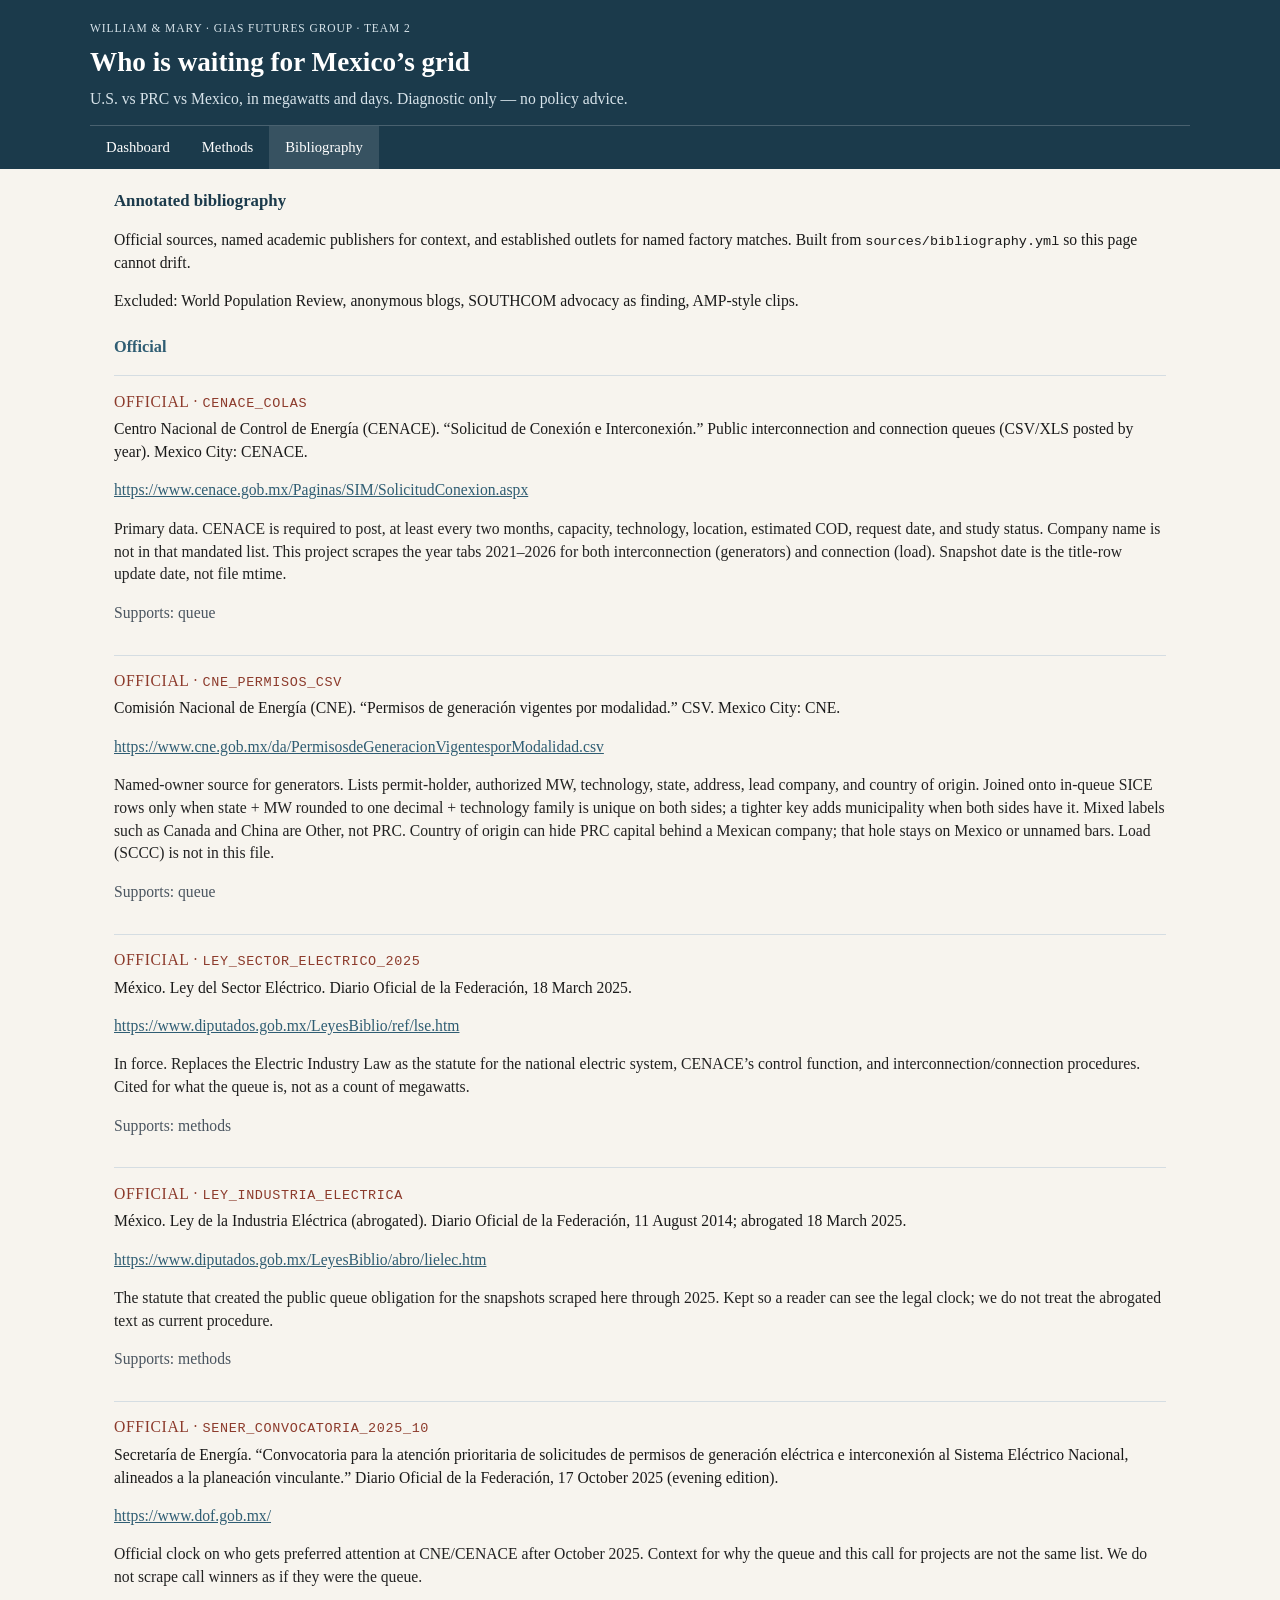
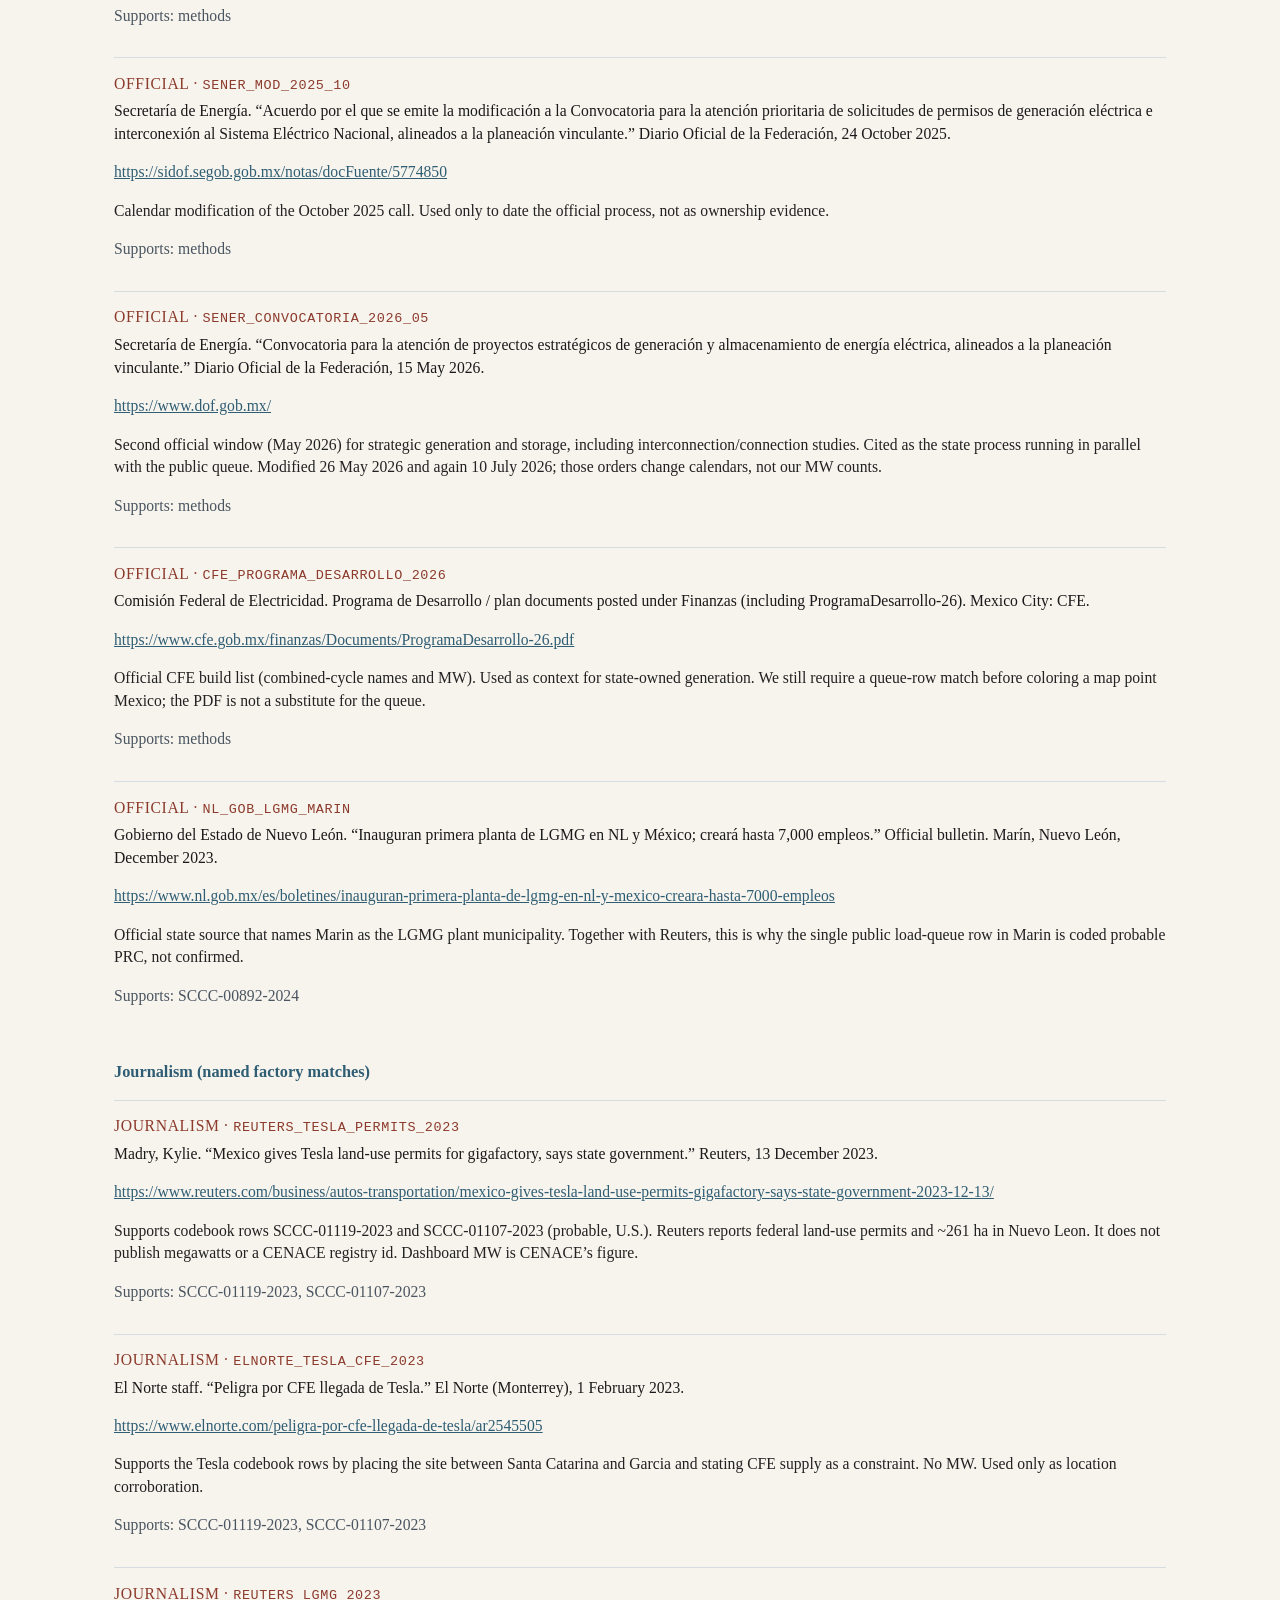
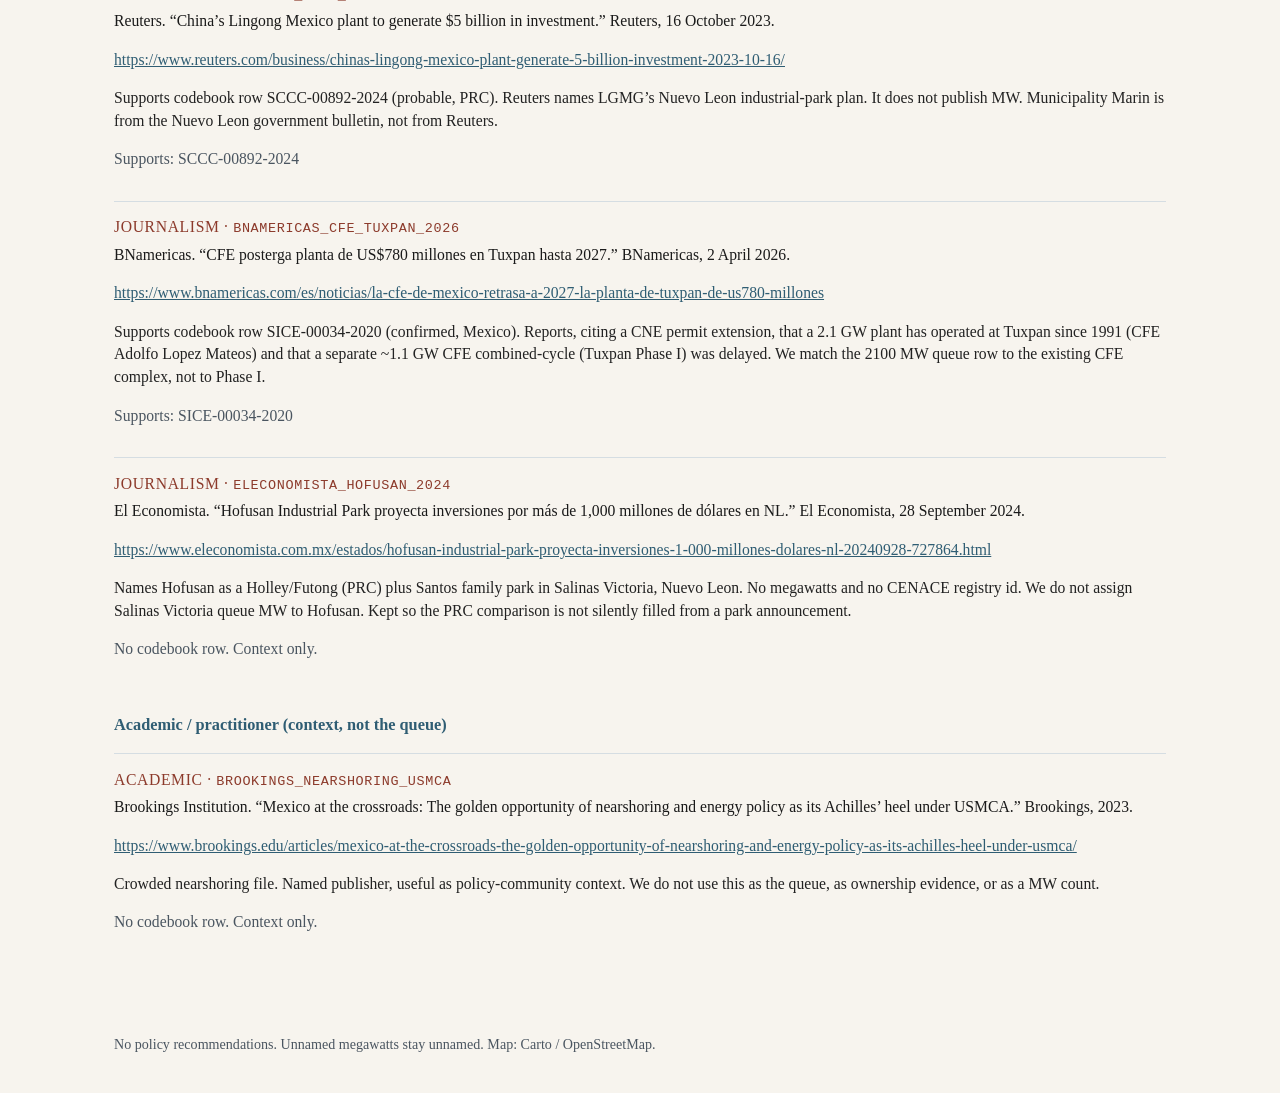
==== commit 31fb96c3: "Drop the Spanish UI so the dashboard, methods, and bibliography are English-only." ====
--- a/docs/bibliography.html
+++ b/docs/bibliography.html
@@ -6,192 +6,168 @@
   <title>Bibliography · Who is waiting for Mexico’s grid</title>
   <link rel="stylesheet" href="css/site.css">
 </head>
-<body data-page-title="pageTitleBib">
+<body>
 
 <header class="site-header">
   <div class="inner">
-    <div class="header-row">
-      <p class="kicker" data-i18n="kicker">William &amp; Mary · GIAS Futures Group · Team 2</p>
-      <div class="lang-toggle" role="group" aria-label="Language">
-        <button type="button" data-lang-btn="en">EN</button>
-        <span class="lang-sep">|</span>
-        <button type="button" data-lang-btn="es">ES</button>
-      </div>
-    </div>
-    <h1 data-i18n="title">Who is waiting for Mexico’s grid</h1>
-    <p class="sub" data-i18n="sub">U.S. vs PRC vs Mexico, in megawatts and days. Diagnostic only — no policy advice.</p>
+    <p class="kicker">William &amp; Mary · GIAS Futures Group · Team 2</p>
+    <h1>Who is waiting for Mexico’s grid</h1>
+    <p class="sub">U.S. vs PRC vs Mexico, in megawatts and days. Diagnostic only — no policy advice.</p>
     <nav>
-      <a href="index.html" data-i18n="navDash">Dashboard</a>
-      <a href="methods.html" data-i18n="navMethods">Methods</a>
-      <a href="bibliography.html" aria-current="page" data-i18n="navBib">Bibliography</a>
+      <a href="index.html">Dashboard</a>
+      <a href="methods.html">Methods</a>
+      <a href="bibliography.html" aria-current="page">Bibliography</a>
     </nav>
   </div>
 </header>
 
 <main class="page">
-<h2 data-i18n="bibH2">Annotated bibliography</h2>
-<p data-i18n="bibLead">Official sources, named academic publishers for context, and established outlets for named factory matches. Built from sources/bibliography.yml so this page cannot drift.</p>
-<p data-i18n="bibExclude">Excluded: World Population Review, anonymous blogs, SOUTHCOM advocacy as finding, AMP-style clips.</p>
-<h3 data-i18n="bibOfficial">Official</h3>
+<h2>Annotated bibliography</h2>
+<p>Official sources, named academic publishers for context, and established outlets for named factory matches. Built from <code>sources/bibliography.yml</code> so this page cannot drift.</p>
+<p>Excluded: World Population Review, anonymous blogs, SOUTHCOM advocacy as finding, AMP-style clips.</p>
+<h3>Official</h3>
 
 <article class="bib-entry" id="cenace_colas">
-  <p class="bib-type"><span class="lang-en">official</span><span class="lang-es" hidden>oficial</span> · <code>cenace_colas</code></p>
+  <p class="bib-type">official · <code>cenace_colas</code></p>
   <p class="bib-chicago">Centro Nacional de Control de Energía (CENACE). “Solicitud de Conexión e Interconexión.” Public interconnection and connection queues (CSV/XLS posted by year). Mexico City: CENACE.</p>
   <p class="bib-url"><a href="https://www.cenace.gob.mx/Paginas/SIM/SolicitudConexion.aspx" rel="noopener">https://www.cenace.gob.mx/Paginas/SIM/SolicitudConexion.aspx</a></p>
-  <p class="bib-ann lang-en">Primary data. CENACE is required to post, at least every two months, capacity, technology, location, estimated COD, request date, and study status. Company name is not in that mandated list. This project scrapes the year tabs 2021–2026 for both Interconexión (generators) and Conexión (load). Snapshot date is the title-row “Información actualizada al,” not file mtime.</p>
-  <p class="bib-ann lang-es" hidden>Dato primario. CENACE debe publicar, al menos cada dos meses, capacidad, tecnología, ubicación, fecha estimada de operación, fecha de solicitud y estatus del estudio. El nombre de la empresa no está en esa lista. Este proyecto descarga las pestañas de año 2021–2026 de Interconexión (centrales) y Conexión (carga). La fecha de actualización se lee del renglón “Información actualizada al”, no de la fecha del archivo.</p>
-  <p class="bib-supports"><span data-i18n="bibSupports">Supports</span>: queue</p>
+  <p class="bib-ann">Primary data. CENACE is required to post, at least every two months, capacity, technology, location, estimated COD, request date, and study status. Company name is not in that mandated list. This project scrapes the year tabs 2021–2026 for both interconnection (generators) and connection (load). Snapshot date is the title-row update date, not file mtime.</p>
+  <p class="bib-supports">Supports: queue</p>
 </article>
 
 
 <article class="bib-entry" id="cne_permisos_csv">
-  <p class="bib-type"><span class="lang-en">official</span><span class="lang-es" hidden>oficial</span> · <code>cne_permisos_csv</code></p>
+  <p class="bib-type">official · <code>cne_permisos_csv</code></p>
   <p class="bib-chicago">Comisión Nacional de Energía (CNE). “Permisos de generación vigentes por modalidad.” CSV. Mexico City: CNE.</p>
   <p class="bib-url"><a href="https://www.cne.gob.mx/da/PermisosdeGeneracionVigentesporModalidad.csv" rel="noopener">https://www.cne.gob.mx/da/PermisosdeGeneracionVigentesporModalidad.csv</a></p>
-  <p class="bib-ann lang-en">Named-owner source for generators. Lists permisionario, authorized MW, technology, state, address, empresa líder, and país de origen. Joined onto in-queue SICE rows only when state + MW rounded to one decimal + technology family is unique on both sides; a tighter key adds municipality when both sides have it. Mixed labels such as “Canadá y China” are Other, not PRC. País de origen can hide PRC capital behind a Mexican company; that hole stays on Mexico or unnamed bars. Load (SCCC) is not in this file.</p>
-  <p class="bib-ann lang-es" hidden>Fuente con nombre para centrales. Lista permisionario, MW autorizados, tecnología, estado, domicilio, empresa líder y país de origen. Se cruza con las filas SICE aún en cola solo cuando estado + MW redondeado a un decimal + familia tecnológica es único en ambos lados; una clave más estricta añade municipio cuando ambos lo tienen. Etiquetas mixtas como “Canadá y China” van a Otros, no a RPC. El país de origen puede ocultar capital de la RPC detrás de una empresa mexicana; ese hueco se queda en México o sin nombre. La carga (SCCC) no está en este archivo.</p>
-  <p class="bib-supports"><span data-i18n="bibSupports">Supports</span>: queue</p>
+  <p class="bib-ann">Named-owner source for generators. Lists permit-holder, authorized MW, technology, state, address, lead company, and country of origin. Joined onto in-queue SICE rows only when state + MW rounded to one decimal + technology family is unique on both sides; a tighter key adds municipality when both sides have it. Mixed labels such as Canada and China are Other, not PRC. Country of origin can hide PRC capital behind a Mexican company; that hole stays on Mexico or unnamed bars. Load (SCCC) is not in this file.</p>
+  <p class="bib-supports">Supports: queue</p>
 </article>
 
 
 <article class="bib-entry" id="ley_sector_electrico_2025">
-  <p class="bib-type"><span class="lang-en">official</span><span class="lang-es" hidden>oficial</span> · <code>ley_sector_electrico_2025</code></p>
+  <p class="bib-type">official · <code>ley_sector_electrico_2025</code></p>
   <p class="bib-chicago">México. Ley del Sector Eléctrico. Diario Oficial de la Federación, 18 March 2025.</p>
   <p class="bib-url"><a href="https://www.diputados.gob.mx/LeyesBiblio/ref/lse.htm" rel="noopener">https://www.diputados.gob.mx/LeyesBiblio/ref/lse.htm</a></p>
-  <p class="bib-ann lang-en">In force. Replaces the Ley de la Industria Eléctrica as the statute for the national electric system, CENACE’s control function, and interconnection/connection procedures. Cited for what the queue is, not as a count of megawatts.</p>
-  <p class="bib-ann lang-es" hidden>Vigente. Sustituye a la Ley de la Industria Eléctrica como estatuto del sistema eléctrico nacional, de la función de control de CENACE y de los procedimientos de interconexión y conexión. Se cita para decir qué es la cola, no como un conteo de megawatts.</p>
-  <p class="bib-supports"><span data-i18n="bibSupports">Supports</span>: methods</p>
+  <p class="bib-ann">In force. Replaces the Electric Industry Law as the statute for the national electric system, CENACE’s control function, and interconnection/connection procedures. Cited for what the queue is, not as a count of megawatts.</p>
+  <p class="bib-supports">Supports: methods</p>
 </article>
 
 
 <article class="bib-entry" id="ley_industria_electrica">
-  <p class="bib-type"><span class="lang-en">official</span><span class="lang-es" hidden>oficial</span> · <code>ley_industria_electrica</code></p>
+  <p class="bib-type">official · <code>ley_industria_electrica</code></p>
   <p class="bib-chicago">México. Ley de la Industria Eléctrica (abrogated). Diario Oficial de la Federación, 11 August 2014; abrogated 18 March 2025.</p>
   <p class="bib-url"><a href="https://www.diputados.gob.mx/LeyesBiblio/abro/lielec.htm" rel="noopener">https://www.diputados.gob.mx/LeyesBiblio/abro/lielec.htm</a></p>
-  <p class="bib-ann lang-en">The statute that created the public cola obligation for the snapshots scraped here through 2025. Kept so a reader can see the legal clock; we do not treat the abrogated text as current procedure.</p>
-  <p class="bib-ann lang-es" hidden>El estatuto que creó la obligación de publicar la cola para las actualizaciones descargadas aquí hasta 2025. Se conserva para que se vea el reloj legal; no se trata el texto abrogado como procedimiento vigente.</p>
-  <p class="bib-supports"><span data-i18n="bibSupports">Supports</span>: methods</p>
+  <p class="bib-ann">The statute that created the public queue obligation for the snapshots scraped here through 2025. Kept so a reader can see the legal clock; we do not treat the abrogated text as current procedure.</p>
+  <p class="bib-supports">Supports: methods</p>
 </article>
 
 
 <article class="bib-entry" id="sener_convocatoria_2025_10">
-  <p class="bib-type"><span class="lang-en">official</span><span class="lang-es" hidden>oficial</span> · <code>sener_convocatoria_2025_10</code></p>
+  <p class="bib-type">official · <code>sener_convocatoria_2025_10</code></p>
   <p class="bib-chicago">Secretaría de Energía. “Convocatoria para la atención prioritaria de solicitudes de permisos de generación eléctrica e interconexión al Sistema Eléctrico Nacional, alineados a la planeación vinculante.” Diario Oficial de la Federación, 17 October 2025 (evening edition).</p>
   <p class="bib-url"><a href="https://www.dof.gob.mx/" rel="noopener">https://www.dof.gob.mx/</a></p>
-  <p class="bib-ann lang-en">Official clock on who gets preferred attention at CNE/CENACE after October 2025. Context for why the cola and the convocatoria are not the same list. We do not scrape convocatoria winners as if they were the queue.</p>
-  <p class="bib-ann lang-es" hidden>Reloj oficial de quién recibe atención preferente en CNE/CENACE después de octubre de 2025. Contexto de por qué la cola y la convocatoria no son la misma lista. No se tratan los ganadores de la convocatoria como si fueran la cola.</p>
-  <p class="bib-supports"><span data-i18n="bibSupports">Supports</span>: methods</p>
+  <p class="bib-ann">Official clock on who gets preferred attention at CNE/CENACE after October 2025. Context for why the queue and this call for projects are not the same list. We do not scrape call winners as if they were the queue.</p>
+  <p class="bib-supports">Supports: methods</p>
 </article>
 
 
 <article class="bib-entry" id="sener_mod_2025_10">
-  <p class="bib-type"><span class="lang-en">official</span><span class="lang-es" hidden>oficial</span> · <code>sener_mod_2025_10</code></p>
+  <p class="bib-type">official · <code>sener_mod_2025_10</code></p>
   <p class="bib-chicago">Secretaría de Energía. “Acuerdo por el que se emite la modificación a la Convocatoria para la atención prioritaria de solicitudes de permisos de generación eléctrica e interconexión al Sistema Eléctrico Nacional, alineados a la planeación vinculante.” Diario Oficial de la Federación, 24 October 2025.</p>
   <p class="bib-url"><a href="https://sidof.segob.gob.mx/notas/docFuente/5774850" rel="noopener">https://sidof.segob.gob.mx/notas/docFuente/5774850</a></p>
-  <p class="bib-ann lang-en">Calendar modification of the October 2025 convocatoria. Used only to date the official process, not as ownership evidence.</p>
-  <p class="bib-ann lang-es" hidden>Modificación de calendario de la convocatoria de octubre de 2025. Solo se usa para fechar el proceso oficial, no como prueba de titularidad.</p>
-  <p class="bib-supports"><span data-i18n="bibSupports">Supports</span>: methods</p>
+  <p class="bib-ann">Calendar modification of the October 2025 call. Used only to date the official process, not as ownership evidence.</p>
+  <p class="bib-supports">Supports: methods</p>
 </article>
 
 
 <article class="bib-entry" id="sener_convocatoria_2026_05">
-  <p class="bib-type"><span class="lang-en">official</span><span class="lang-es" hidden>oficial</span> · <code>sener_convocatoria_2026_05</code></p>
+  <p class="bib-type">official · <code>sener_convocatoria_2026_05</code></p>
   <p class="bib-chicago">Secretaría de Energía. “Convocatoria para la atención de proyectos estratégicos de generación y almacenamiento de energía eléctrica, alineados a la planeación vinculante.” Diario Oficial de la Federación, 15 May 2026.</p>
   <p class="bib-url"><a href="https://www.dof.gob.mx/" rel="noopener">https://www.dof.gob.mx/</a></p>
-  <p class="bib-ann lang-en">Second official window (May 2026) for strategic generation and storage, including interconnection/connection studies. Cited as the state process running in parallel with the public cola. Modified 26 May 2026 and again 10 July 2026; those acuerdos change calendars, not our MW counts.</p>
-  <p class="bib-ann lang-es" hidden>Segunda ventana oficial (mayo de 2026) para generación y almacenamiento estratégicos, incluidos estudios de interconexión y conexión. Se cita como el proceso estatal paralelo a la cola pública. Se modificó el 26 de mayo de 2026 y otra vez el 10 de julio de 2026; esos acuerdos cambian calendarios, no nuestros conteos de MW.</p>
-  <p class="bib-supports"><span data-i18n="bibSupports">Supports</span>: methods</p>
+  <p class="bib-ann">Second official window (May 2026) for strategic generation and storage, including interconnection/connection studies. Cited as the state process running in parallel with the public queue. Modified 26 May 2026 and again 10 July 2026; those orders change calendars, not our MW counts.</p>
+  <p class="bib-supports">Supports: methods</p>
 </article>
 
 
 <article class="bib-entry" id="cfe_programa_desarrollo_2026">
-  <p class="bib-type"><span class="lang-en">official</span><span class="lang-es" hidden>oficial</span> · <code>cfe_programa_desarrollo_2026</code></p>
+  <p class="bib-type">official · <code>cfe_programa_desarrollo_2026</code></p>
   <p class="bib-chicago">Comisión Federal de Electricidad. Programa de Desarrollo / plan documents posted under Finanzas (including ProgramaDesarrollo-26). Mexico City: CFE.</p>
   <p class="bib-url"><a href="https://www.cfe.gob.mx/finanzas/Documents/ProgramaDesarrollo-26.pdf" rel="noopener">https://www.cfe.gob.mx/finanzas/Documents/ProgramaDesarrollo-26.pdf</a></p>
-  <p class="bib-ann lang-en">Official CFE build list (combined-cycle names and MW). Used as context for state-owned generation. We still require a cola row match before coloring a map point Mexico; the PDF is not a substitute for the queue.</p>
-  <p class="bib-ann lang-es" hidden>Lista oficial de obra de CFE (nombres de ciclo combinado y MW). Se usa como contexto de generación estatal. Sigue haciendo falta un cruce con una fila de la cola antes de pintar un punto como México; el PDF no sustituye a la cola.</p>
-  <p class="bib-supports"><span data-i18n="bibSupports">Supports</span>: methods</p>
+  <p class="bib-ann">Official CFE build list (combined-cycle names and MW). Used as context for state-owned generation. We still require a queue-row match before coloring a map point Mexico; the PDF is not a substitute for the queue.</p>
+  <p class="bib-supports">Supports: methods</p>
 </article>
 
 
 <article class="bib-entry" id="nl_gob_lgmg_marin">
-  <p class="bib-type"><span class="lang-en">official</span><span class="lang-es" hidden>oficial</span> · <code>nl_gob_lgmg_marin</code></p>
+  <p class="bib-type">official · <code>nl_gob_lgmg_marin</code></p>
   <p class="bib-chicago">Gobierno del Estado de Nuevo León. “Inauguran primera planta de LGMG en NL y México; creará hasta 7,000 empleos.” Official bulletin. Marín, Nuevo León, December 2023.</p>
   <p class="bib-url"><a href="https://www.nl.gob.mx/es/boletines/inauguran-primera-planta-de-lgmg-en-nl-y-mexico-creara-hasta-7000-empleos" rel="noopener">https://www.nl.gob.mx/es/boletines/inauguran-primera-planta-de-lgmg-en-nl-y-mexico-creara-hasta-7000-empleos</a></p>
-  <p class="bib-ann lang-en">Official state source that names Marín as the LGMG plant municipality. Together with Reuters, this is why the single public load-queue row in Marín is coded probable PRC, not confirmed.</p>
-  <p class="bib-ann lang-es" hidden>Fuente oficial estatal que nombra a Marín como municipio de la planta LGMG. Junto con Reuters, por eso la única fila pública de carga en Marín se codifica como RPC probable, no confirmada.</p>
-  <p class="bib-supports"><span data-i18n="bibSupports">Supports</span>: SCCC-00892-2024</p>
+  <p class="bib-ann">Official state source that names Marin as the LGMG plant municipality. Together with Reuters, this is why the single public load-queue row in Marin is coded probable PRC, not confirmed.</p>
+  <p class="bib-supports">Supports: SCCC-00892-2024</p>
 </article>
 
-<h3 data-i18n="bibJournalism">Journalism (named factory matches)</h3>
+<h3>Journalism (named factory matches)</h3>
 
 <article class="bib-entry" id="reuters_tesla_permits_2023">
-  <p class="bib-type"><span class="lang-en">journalism</span><span class="lang-es" hidden>prensa</span> · <code>reuters_tesla_permits_2023</code></p>
+  <p class="bib-type">journalism · <code>reuters_tesla_permits_2023</code></p>
   <p class="bib-chicago">Madry, Kylie. “Mexico gives Tesla land-use permits for gigafactory, says state government.” Reuters, 13 December 2023.</p>
   <p class="bib-url"><a href="https://www.reuters.com/business/autos-transportation/mexico-gives-tesla-land-use-permits-gigafactory-says-state-government-2023-12-13/" rel="noopener">https://www.reuters.com/business/autos-transportation/mexico-gives-tesla-land-use-permits-gigafactory-says-state-government-2023-12-13/</a></p>
-  <p class="bib-ann lang-en">Supports codebook rows SCCC-01119-2023 and SCCC-01107-2023 (probable, U.S.). Reuters reports federal land-use permits and ~261 ha in Nuevo León. It does not publish megawatts or a CENACE registro. Dashboard MW is CENACE’s figure.</p>
-  <p class="bib-ann lang-es" hidden>Sustenta las filas de cruces citados SCCC-01119-2023 y SCCC-01107-2023 (probable, EE. UU.). Reuters reporta permisos federales de uso de suelo y ~261 ha en Nuevo León. No publica megawatts ni un registro de CENACE. El MW del tablero es la cifra de CENACE.</p>
-  <p class="bib-supports"><span data-i18n="bibSupports">Supports</span>: SCCC-01119-2023, SCCC-01107-2023</p>
+  <p class="bib-ann">Supports codebook rows SCCC-01119-2023 and SCCC-01107-2023 (probable, U.S.). Reuters reports federal land-use permits and ~261 ha in Nuevo Leon. It does not publish megawatts or a CENACE registry id. Dashboard MW is CENACE’s figure.</p>
+  <p class="bib-supports">Supports: SCCC-01119-2023, SCCC-01107-2023</p>
 </article>
 
 
 <article class="bib-entry" id="elnorte_tesla_cfe_2023">
-  <p class="bib-type"><span class="lang-en">journalism</span><span class="lang-es" hidden>prensa</span> · <code>elnorte_tesla_cfe_2023</code></p>
+  <p class="bib-type">journalism · <code>elnorte_tesla_cfe_2023</code></p>
   <p class="bib-chicago">El Norte staff. “Peligra por CFE llegada de Tesla.” El Norte (Monterrey), 1 February 2023.</p>
   <p class="bib-url"><a href="https://www.elnorte.com/peligra-por-cfe-llegada-de-tesla/ar2545505" rel="noopener">https://www.elnorte.com/peligra-por-cfe-llegada-de-tesla/ar2545505</a></p>
-  <p class="bib-ann lang-en">Supports the Tesla codebook rows by placing the site between Santa Catarina and García and stating CFE supply as a constraint. No MW. Used only as location corroboration.</p>
-  <p class="bib-ann lang-es" hidden>Sustenta las filas de Tesla al situar el predio entre Santa Catarina y García y al señalar el abasto de CFE como restricción. Sin MW. Solo se usa como corroboración de ubicación.</p>
-  <p class="bib-supports"><span data-i18n="bibSupports">Supports</span>: SCCC-01119-2023, SCCC-01107-2023</p>
+  <p class="bib-ann">Supports the Tesla codebook rows by placing the site between Santa Catarina and Garcia and stating CFE supply as a constraint. No MW. Used only as location corroboration.</p>
+  <p class="bib-supports">Supports: SCCC-01119-2023, SCCC-01107-2023</p>
 </article>
 
 
 <article class="bib-entry" id="reuters_lgmg_2023">
-  <p class="bib-type"><span class="lang-en">journalism</span><span class="lang-es" hidden>prensa</span> · <code>reuters_lgmg_2023</code></p>
+  <p class="bib-type">journalism · <code>reuters_lgmg_2023</code></p>
   <p class="bib-chicago">Reuters. “China’s Lingong Mexico plant to generate $5 billion in investment.” Reuters, 16 October 2023.</p>
   <p class="bib-url"><a href="https://www.reuters.com/business/chinas-lingong-mexico-plant-generate-5-billion-investment-2023-10-16/" rel="noopener">https://www.reuters.com/business/chinas-lingong-mexico-plant-generate-5-billion-investment-2023-10-16/</a></p>
-  <p class="bib-ann lang-en">Supports codebook row SCCC-00892-2024 (probable, PRC). Reuters names LGMG’s Nuevo León industrial-park plan. It does not publish MW. Municipality Marín is from the Nuevo León government bulletin, not from Reuters.</p>
-  <p class="bib-ann lang-es" hidden>Sustenta la fila de cruces citados SCCC-00892-2024 (probable, RPC). Reuters nombra el plan de parque industrial de LGMG en Nuevo León. No publica MW. El municipio Marín sale del boletín del gobierno de Nuevo León, no de Reuters.</p>
-  <p class="bib-supports"><span data-i18n="bibSupports">Supports</span>: SCCC-00892-2024</p>
+  <p class="bib-ann">Supports codebook row SCCC-00892-2024 (probable, PRC). Reuters names LGMG’s Nuevo Leon industrial-park plan. It does not publish MW. Municipality Marin is from the Nuevo Leon government bulletin, not from Reuters.</p>
+  <p class="bib-supports">Supports: SCCC-00892-2024</p>
 </article>
 
 
 <article class="bib-entry" id="bnamericas_cfe_tuxpan_2026">
-  <p class="bib-type"><span class="lang-en">journalism</span><span class="lang-es" hidden>prensa</span> · <code>bnamericas_cfe_tuxpan_2026</code></p>
+  <p class="bib-type">journalism · <code>bnamericas_cfe_tuxpan_2026</code></p>
   <p class="bib-chicago">BNamericas. “CFE posterga planta de US$780 millones en Tuxpan hasta 2027.” BNamericas, 2 April 2026.</p>
   <p class="bib-url"><a href="https://www.bnamericas.com/es/noticias/la-cfe-de-mexico-retrasa-a-2027-la-planta-de-tuxpan-de-us780-millones" rel="noopener">https://www.bnamericas.com/es/noticias/la-cfe-de-mexico-retrasa-a-2027-la-planta-de-tuxpan-de-us780-millones</a></p>
-  <p class="bib-ann lang-en">Supports codebook row SICE-00034-2020 (confirmed, Mexico). Reports, citing a CNE permit extension, that a 2.1 GW plant has operated at Tuxpan since 1991 (CFE Adolfo López Mateos) and that a separate ~1.1 GW CFE combined-cycle (Tuxpan Fase I) was delayed. We match the 2100 MW cola row to the existing CFE complex, not to Fase I.</p>
-  <p class="bib-ann lang-es" hidden>Sustenta la fila de cruces citados SICE-00034-2020 (confirmada, México). Reporta, citando una prórroga de permiso de la CNE, que una planta de 2.1 GW opera en Tuxpan desde 1991 (CFE Adolfo López Mateos) y que un ciclo combinado aparte de ~1.1 GW (Tuxpan Fase I) se retrasó. El cruce de 2100 MW es con el complejo existente de CFE, no con la Fase I.</p>
-  <p class="bib-supports"><span data-i18n="bibSupports">Supports</span>: SICE-00034-2020</p>
+  <p class="bib-ann">Supports codebook row SICE-00034-2020 (confirmed, Mexico). Reports, citing a CNE permit extension, that a 2.1 GW plant has operated at Tuxpan since 1991 (CFE Adolfo Lopez Mateos) and that a separate ~1.1 GW CFE combined-cycle (Tuxpan Phase I) was delayed. We match the 2100 MW queue row to the existing CFE complex, not to Phase I.</p>
+  <p class="bib-supports">Supports: SICE-00034-2020</p>
 </article>
 
 
 <article class="bib-entry" id="eleconomista_hofusan_2024">
-  <p class="bib-type"><span class="lang-en">journalism</span><span class="lang-es" hidden>prensa</span> · <code>eleconomista_hofusan_2024</code></p>
+  <p class="bib-type">journalism · <code>eleconomista_hofusan_2024</code></p>
   <p class="bib-chicago">El Economista. “Hofusan Industrial Park proyecta inversiones por más de 1,000 millones de dólares en NL.” El Economista, 28 September 2024.</p>
   <p class="bib-url"><a href="https://www.eleconomista.com.mx/estados/hofusan-industrial-park-proyecta-inversiones-1-000-millones-dolares-nl-20240928-727864.html" rel="noopener">https://www.eleconomista.com.mx/estados/hofusan-industrial-park-proyecta-inversiones-1-000-millones-dolares-nl-20240928-727864.html</a></p>
-  <p class="bib-ann lang-en">Names Hofusan as a Holley/Futong (PRC) plus Santos family park in Salinas Victoria, Nuevo León. No megawatts and no CENACE registro. We do not assign Salinas Victoria queue MW to Hofusan. Kept so the PRC comparison is not silently filled from a park announcement.</p>
-  <p class="bib-ann lang-es" hidden>Nombra a Hofusan como parque de Holley/Futong (RPC) más la familia Santos en Salinas Victoria, Nuevo León. Sin megawatts y sin registro de CENACE. No se asignan los MW de la cola de Salinas Victoria a Hofusan. Se conserva para que la comparación con la RPC no se rellene en silencio con un anuncio de parque.</p>
-  <p class="bib-supports" data-i18n="bibContext">No codebook row. Context only.</p>
+  <p class="bib-ann">Names Hofusan as a Holley/Futong (PRC) plus Santos family park in Salinas Victoria, Nuevo Leon. No megawatts and no CENACE registry id. We do not assign Salinas Victoria queue MW to Hofusan. Kept so the PRC comparison is not silently filled from a park announcement.</p>
+  <p class="bib-supports">No codebook row. Context only.</p>
 </article>
 
-<h3 data-i18n="bibAcademic">Academic / practitioner (context, not the queue)</h3>
+<h3>Academic / practitioner (context, not the queue)</h3>
 
 <article class="bib-entry" id="brookings_nearshoring_usmca">
-  <p class="bib-type"><span class="lang-en">academic</span><span class="lang-es" hidden>académico</span> · <code>brookings_nearshoring_usmca</code></p>
+  <p class="bib-type">academic · <code>brookings_nearshoring_usmca</code></p>
   <p class="bib-chicago">Brookings Institution. “Mexico at the crossroads: The golden opportunity of nearshoring and energy policy as its Achilles’ heel under USMCA.” Brookings, 2023.</p>
   <p class="bib-url"><a href="https://www.brookings.edu/articles/mexico-at-the-crossroads-the-golden-opportunity-of-nearshoring-and-energy-policy-as-its-achilles-heel-under-usmca/" rel="noopener">https://www.brookings.edu/articles/mexico-at-the-crossroads-the-golden-opportunity-of-nearshoring-and-energy-policy-as-its-achilles-heel-under-usmca/</a></p>
-  <p class="bib-ann lang-en">Crowded nearshoring file. Named publisher, useful as policy-community context. We do not use this as the queue, as ownership evidence, or as a MW count.</p>
-  <p class="bib-ann lang-es" hidden>Expediente saturado de nearshoring. Editorial con nombre, útil como contexto de la comunidad de política. No se usa como cola, como prueba de titularidad ni como conteo de MW.</p>
-  <p class="bib-supports" data-i18n="bibContext">No codebook row. Context only.</p>
+  <p class="bib-ann">Crowded nearshoring file. Named publisher, useful as policy-community context. We do not use this as the queue, as ownership evidence, or as a MW count.</p>
+  <p class="bib-supports">No codebook row. Context only.</p>
 </article>
 
 </main>
 
 <footer class="site-footer">
-  <p data-i18n="footer">No policy recommendations. Unnamed megawatts stay unnamed. Map: Carto / OpenStreetMap.</p>
+  <p>No policy recommendations. Unnamed megawatts stay unnamed. Map: Carto / OpenStreetMap.</p>
 </footer>
-<script src="js/i18n.js"></script>
-<script>initLang();</script>
 
 </body>
 </html>
--- a/docs/css/site.css
+++ b/docs/css/site.css
@@ -27,35 +27,6 @@
   padding: 1.25rem 1.5rem 0;
 }
 .site-header .inner { max-width: 1100px; margin: 0 auto; }
-.header-row {
-  display: flex;
-  justify-content: space-between;
-  align-items: baseline;
-  gap: 1rem;
-}
-.lang-toggle {
-  display: flex;
-  align-items: center;
-  gap: 0.35rem;
-  flex-shrink: 0;
-}
-.lang-toggle button {
-  background: transparent;
-  border: 0;
-  color: #d7e3ea;
-  font: inherit;
-  font-size: 0.82rem;
-  letter-spacing: 0.06em;
-  cursor: pointer;
-  padding: 0.15rem 0.2rem;
-}
-.lang-toggle button[aria-pressed="true"] {
-  color: #fff;
-  font-weight: 700;
-  text-decoration: underline;
-  text-underline-offset: 0.2em;
-}
-.lang-sep { color: rgba(255,255,255,0.45); font-size: 0.82rem; }
 .kicker {
   letter-spacing: 0.08em;
   text-transform: uppercase;
@@ -203,5 +174,4 @@
 .score.unmatched { border-top: 4px solid var(--unmatched); }
 @media (max-width: 860px) {
   .score-row { grid-template-columns: repeat(2, minmax(0, 1fr)); }
-  .header-row { flex-wrap: wrap; }
 }
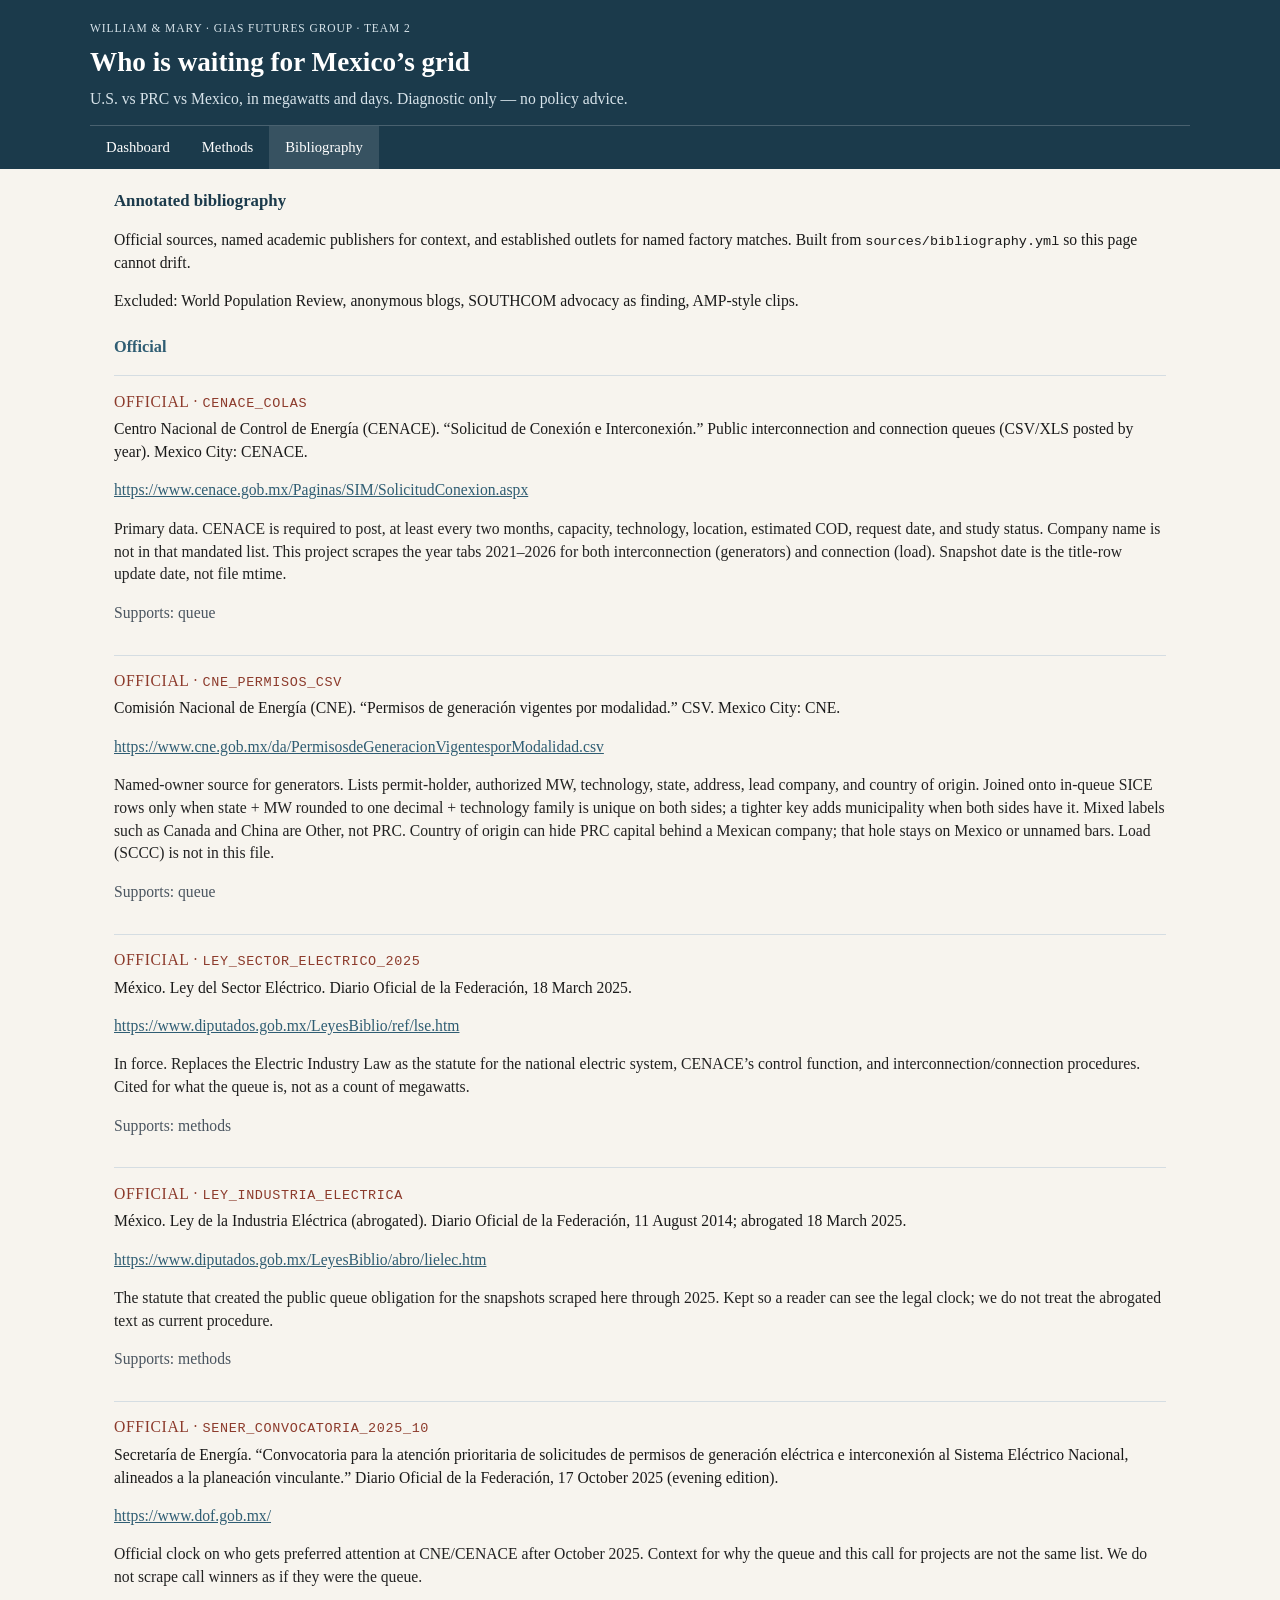
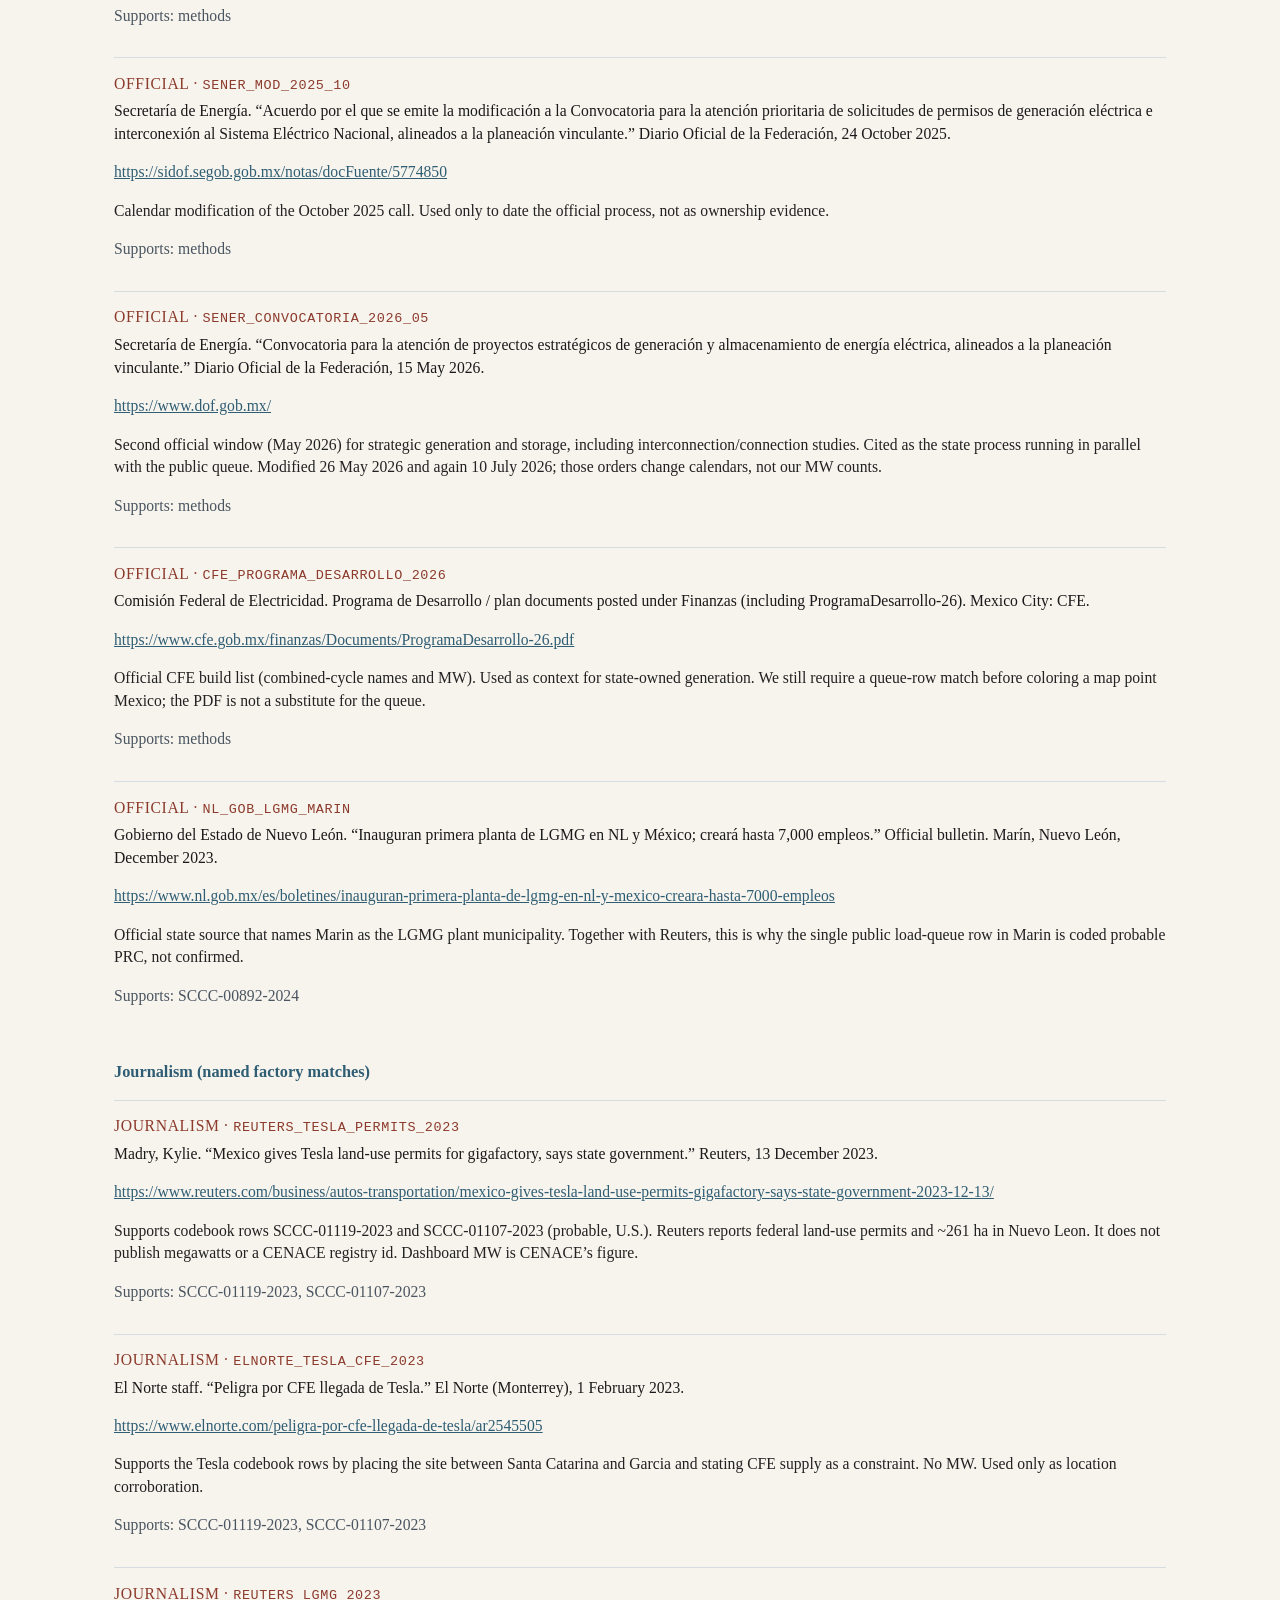
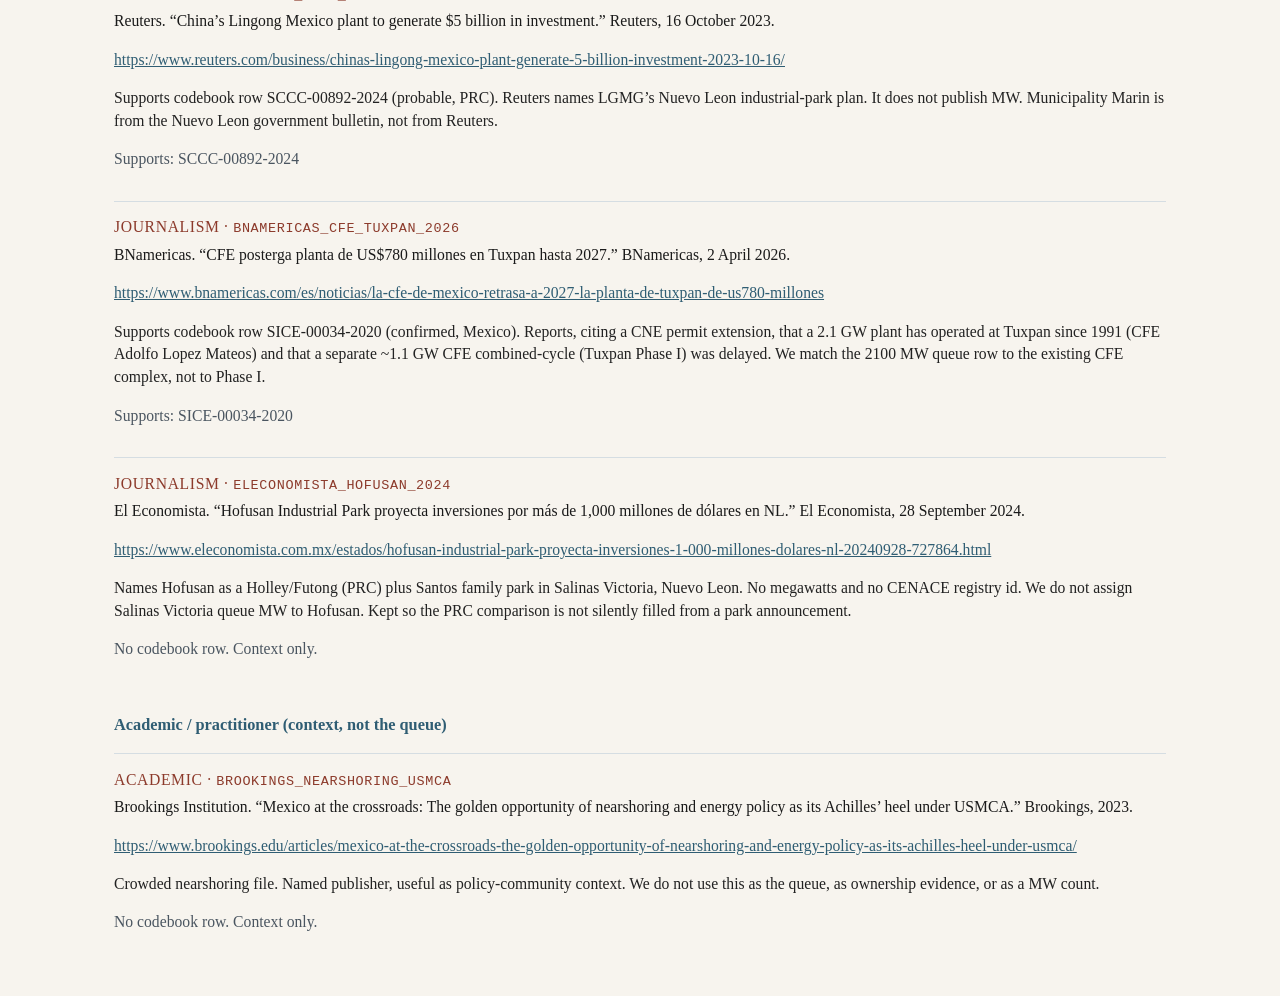
==== commit 2e8de18c: "Add the CARTO raster basemap key, map fullscreen, and drop extra methods/footer copy." ====
--- a/docs/bibliography.html
+++ b/docs/bibliography.html
@@ -165,9 +165,5 @@
 
 </main>
 
-<footer class="site-footer">
-  <p>No policy recommendations. Unnamed megawatts stay unnamed. Map: Carto / OpenStreetMap.</p>
-</footer>
-
 </body>
 </html>
--- a/docs/css/site.css
+++ b/docs/css/site.css
@@ -104,6 +104,40 @@
   border: 1px solid var(--line);
   background: #dde4e8;
 }
+#map:fullscreen,
+#map:-webkit-full-screen {
+  width: 100%;
+  height: 100%;
+  border: 0;
+  border-radius: 0;
+}
+#map.map-windowed-full {
+  position: fixed;
+  inset: 0;
+  z-index: 4000;
+  width: 100vw;
+  height: 100vh;
+  border: 0;
+}
+.leaflet-bar a.map-fs-btn {
+  display: flex;
+  align-items: center;
+  justify-content: center;
+  width: 30px;
+  height: 30px;
+  line-height: 1;
+  color: #1b3a4b;
+  background: #fff;
+}
+.leaflet-bar a.map-fs-btn svg {
+  width: 16px;
+  height: 16px;
+  fill: none;
+  stroke: currentColor;
+  stroke-width: 2;
+  stroke-linecap: square;
+  stroke-linejoin: miter;
+}
 .panel {
   background: var(--card);
   border: 1px solid var(--line);
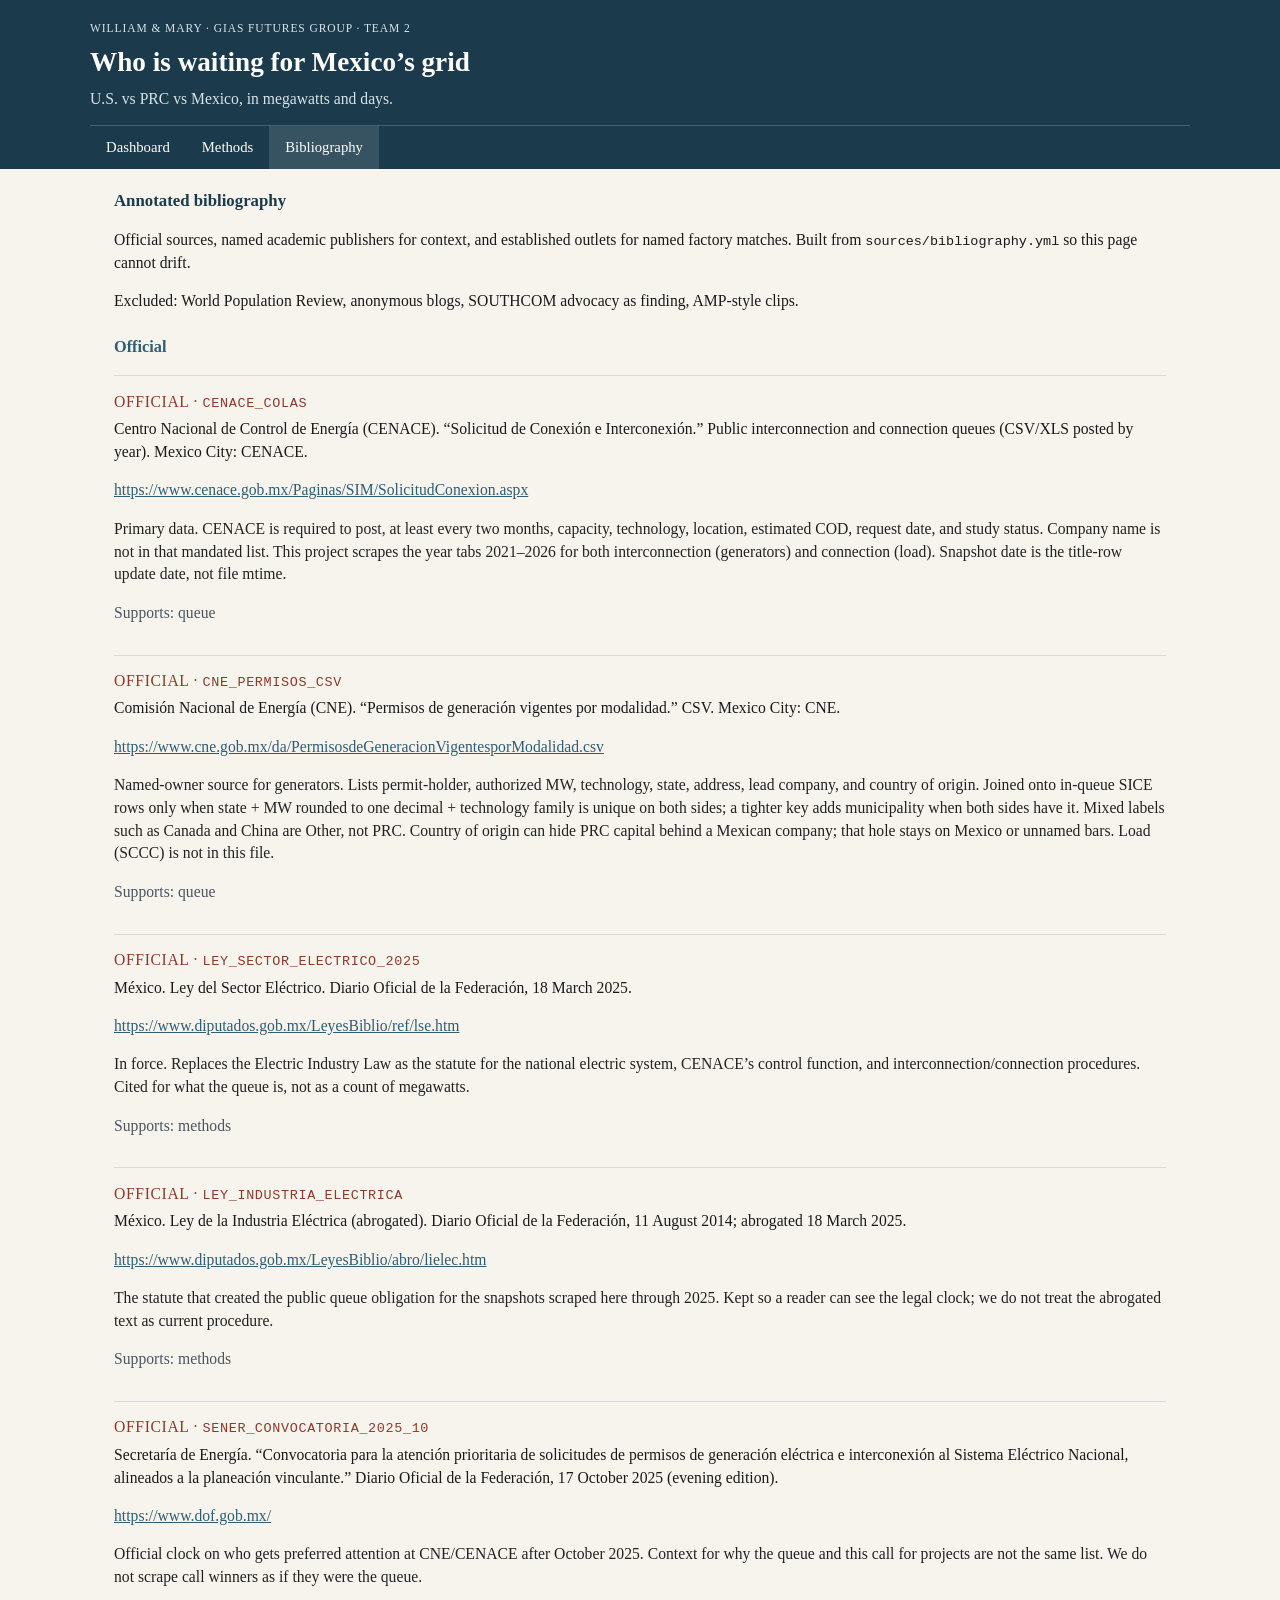
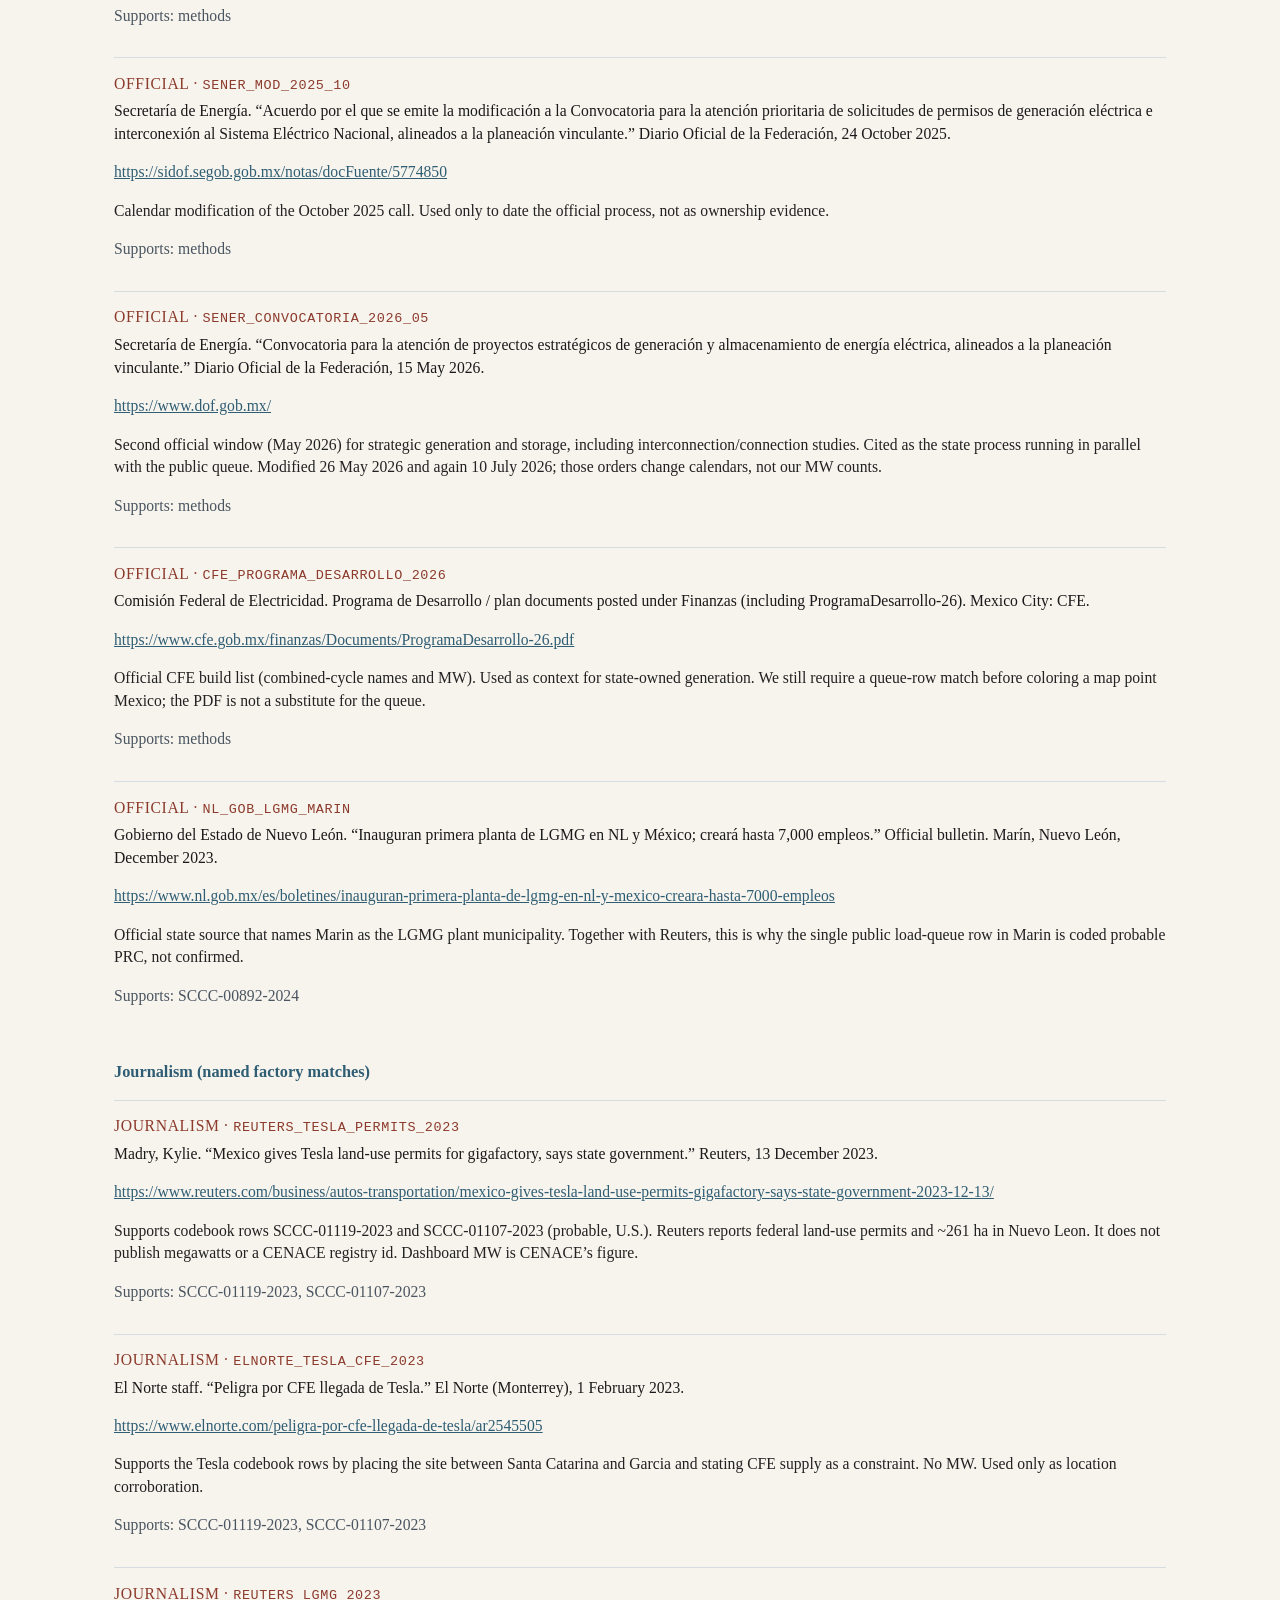
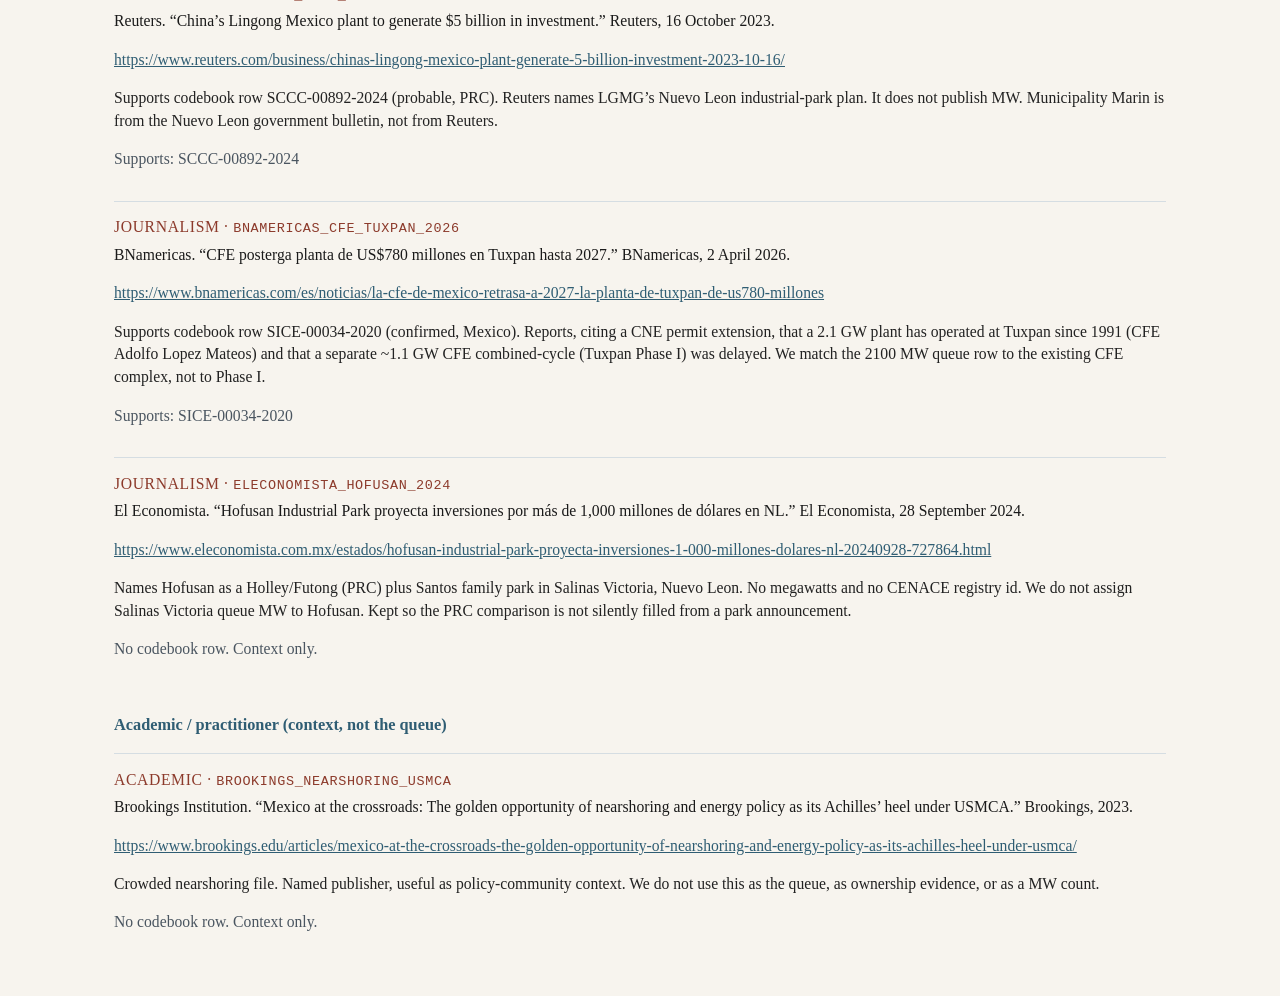
==== commit 15acf323: "Remove diagnostic-only subtitle from the live dashboard header. Co-authored-by: Cursor <cursoragent@" ====
--- a/docs/bibliography.html
+++ b/docs/bibliography.html
@@ -12,7 +12,7 @@
   <div class="inner">
     <p class="kicker">William &amp; Mary · GIAS Futures Group · Team 2</p>
     <h1>Who is waiting for Mexico’s grid</h1>
-    <p class="sub">U.S. vs PRC vs Mexico, in megawatts and days. Diagnostic only — no policy advice.</p>
+    <p class="sub">U.S. vs PRC vs Mexico, in megawatts and days.</p>
     <nav>
       <a href="index.html">Dashboard</a>
       <a href="methods.html">Methods</a>
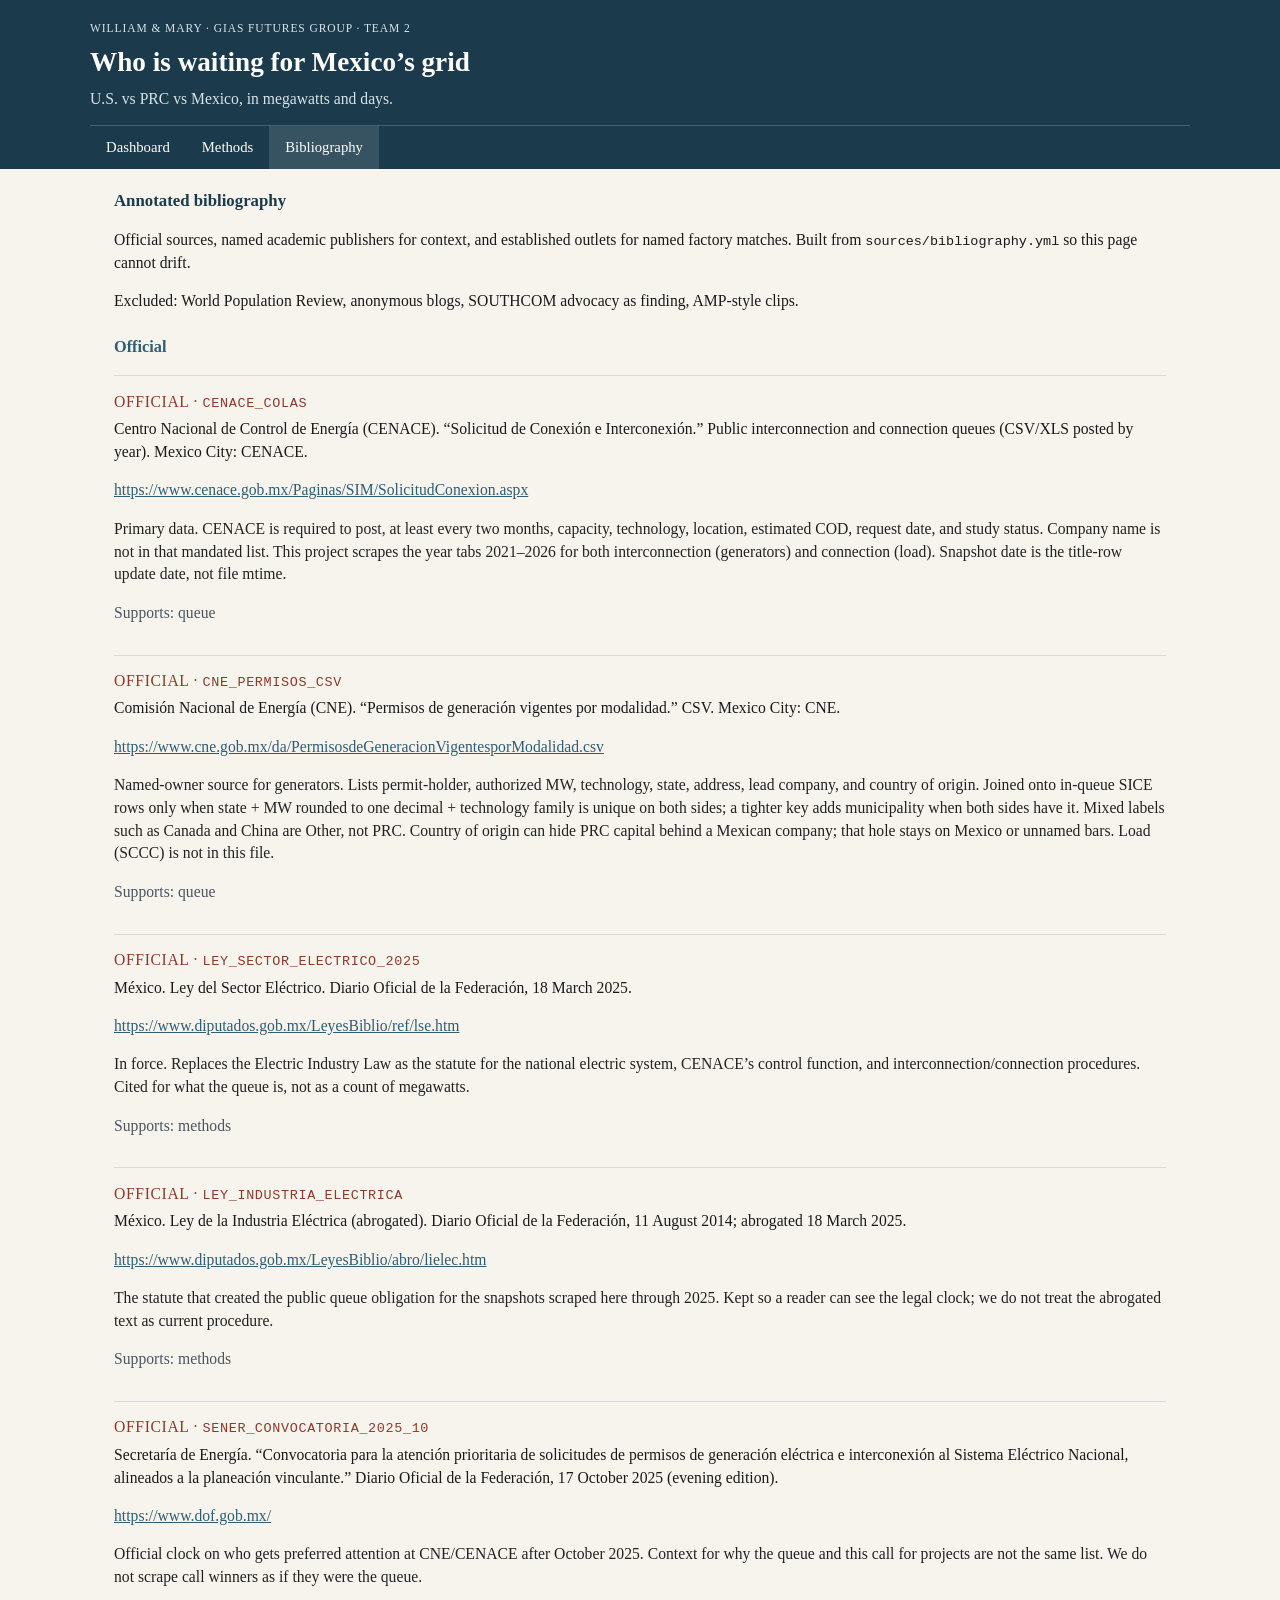
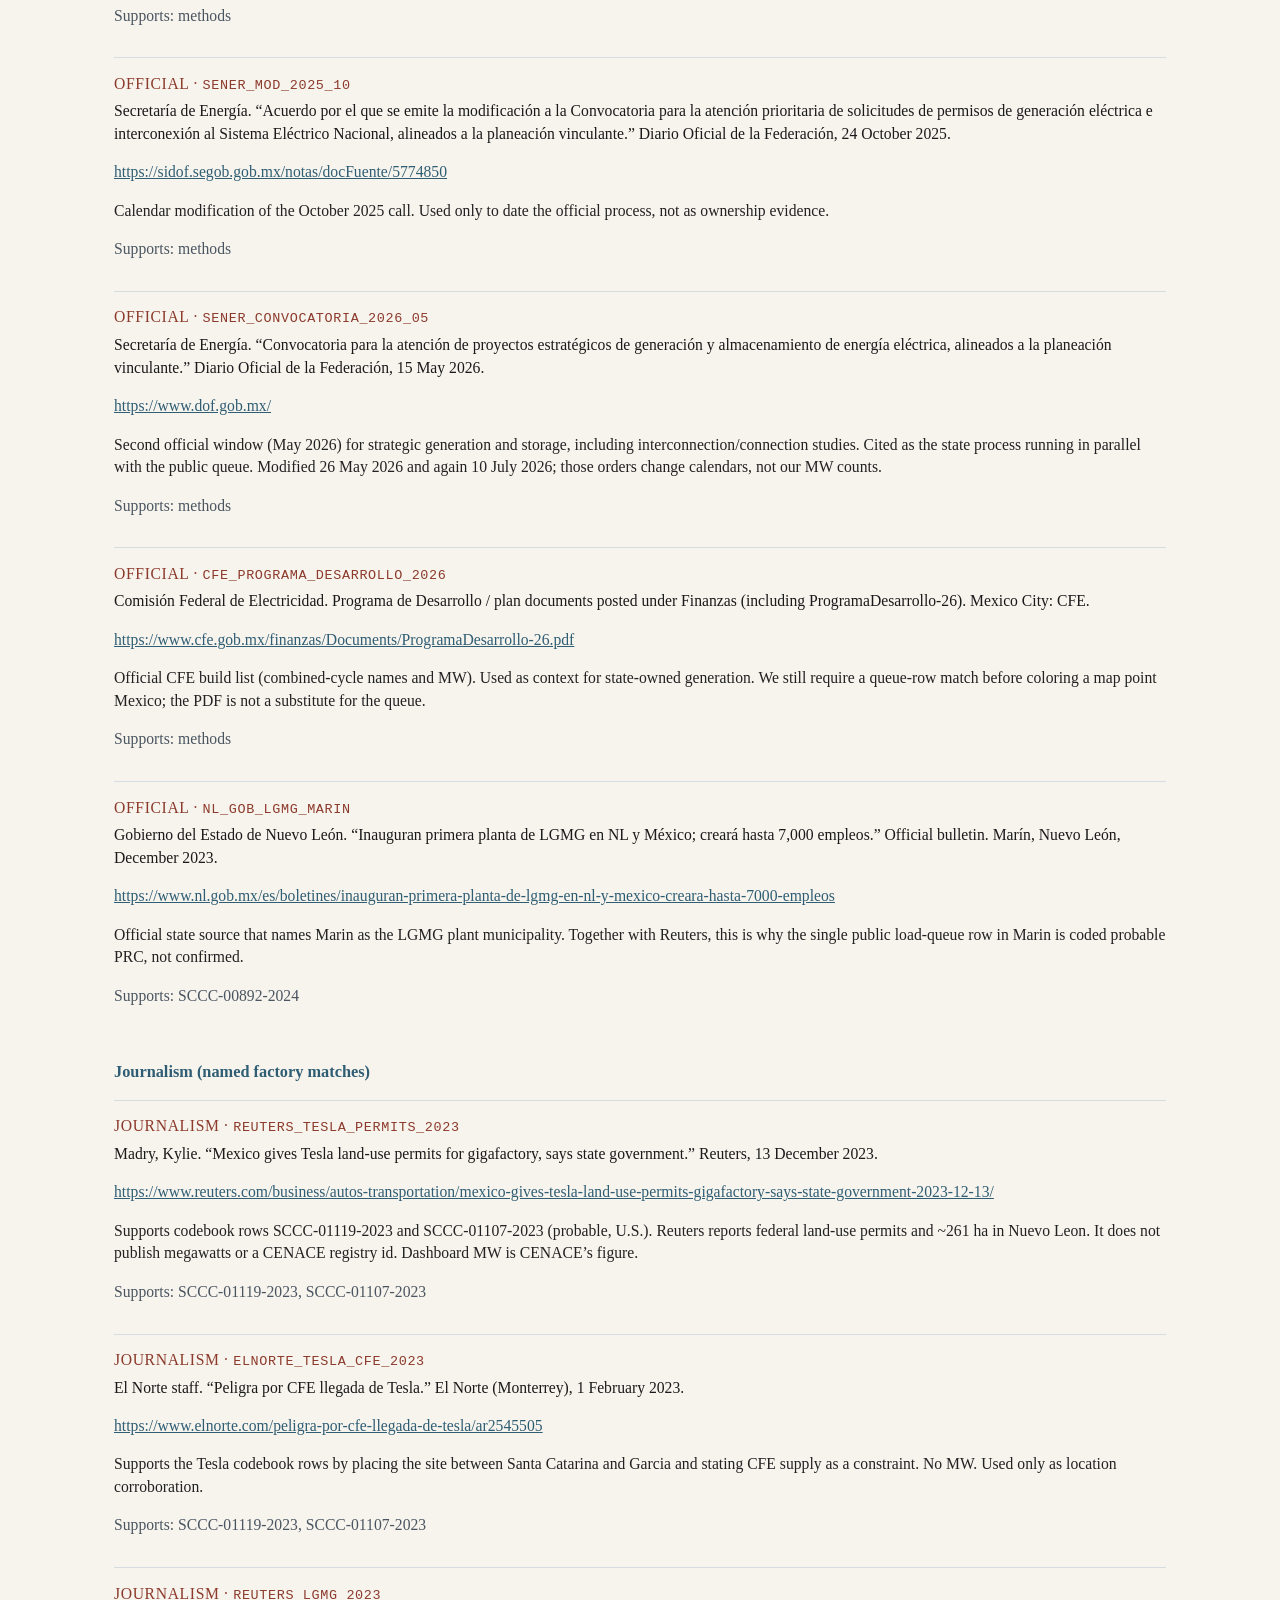
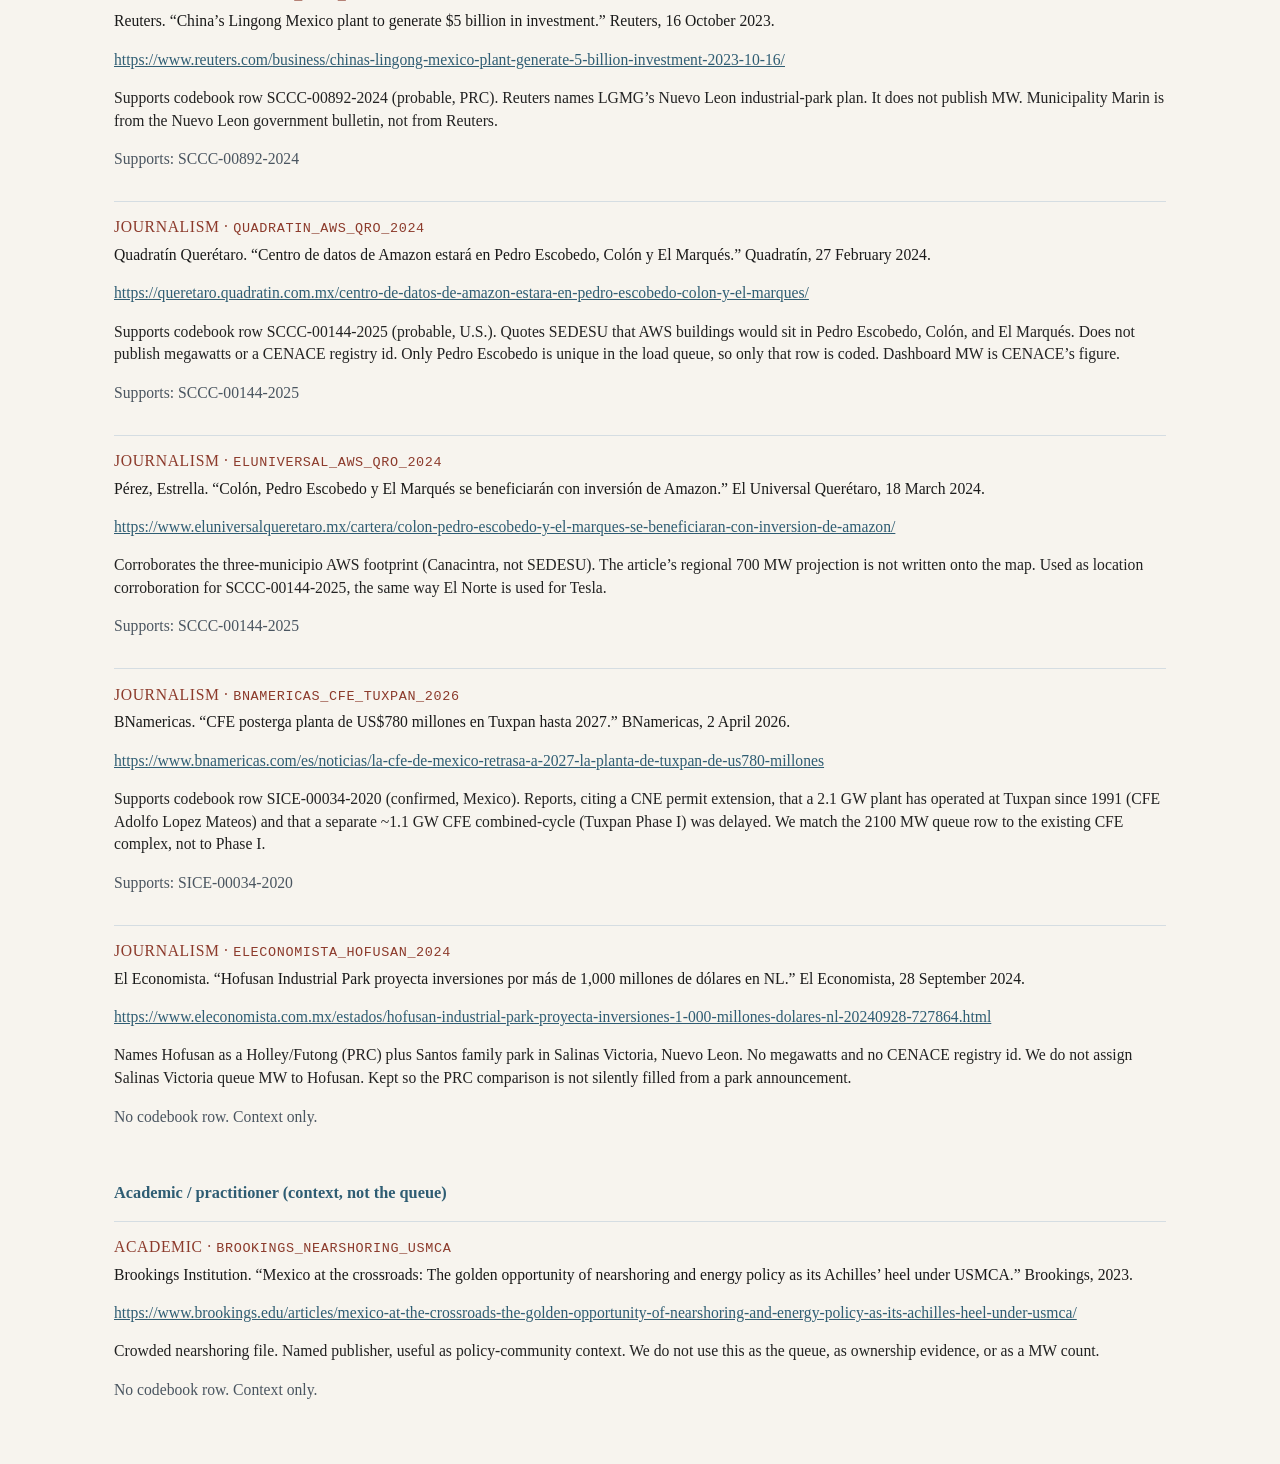
==== commit f214b10a: "Add announcement-to-unique-row attribution without guessing. Seeded NL and Bajio plants, kept only u" ====
--- a/docs/bibliography.html
+++ b/docs/bibliography.html
@@ -136,6 +136,24 @@
 </article>
 
 
+<article class="bib-entry" id="quadratin_aws_qro_2024">
+  <p class="bib-type">journalism · <code>quadratin_aws_qro_2024</code></p>
+  <p class="bib-chicago">Quadratín Querétaro. “Centro de datos de Amazon estará en Pedro Escobedo, Colón y El Marqués.” Quadratín, 27 February 2024.</p>
+  <p class="bib-url"><a href="https://queretaro.quadratin.com.mx/centro-de-datos-de-amazon-estara-en-pedro-escobedo-colon-y-el-marques/" rel="noopener">https://queretaro.quadratin.com.mx/centro-de-datos-de-amazon-estara-en-pedro-escobedo-colon-y-el-marques/</a></p>
+  <p class="bib-ann">Supports codebook row SCCC-00144-2025 (probable, U.S.). Quotes SEDESU that AWS buildings would sit in Pedro Escobedo, Colón, and El Marqués. Does not publish megawatts or a CENACE registry id. Only Pedro Escobedo is unique in the load queue, so only that row is coded. Dashboard MW is CENACE’s figure.</p>
+  <p class="bib-supports">Supports: SCCC-00144-2025</p>
+</article>
+
+
+<article class="bib-entry" id="eluniversal_aws_qro_2024">
+  <p class="bib-type">journalism · <code>eluniversal_aws_qro_2024</code></p>
+  <p class="bib-chicago">Pérez, Estrella. “Colón, Pedro Escobedo y El Marqués se beneficiarán con inversión de Amazon.” El Universal Querétaro, 18 March 2024.</p>
+  <p class="bib-url"><a href="https://www.eluniversalqueretaro.mx/cartera/colon-pedro-escobedo-y-el-marques-se-beneficiaran-con-inversion-de-amazon/" rel="noopener">https://www.eluniversalqueretaro.mx/cartera/colon-pedro-escobedo-y-el-marques-se-beneficiaran-con-inversion-de-amazon/</a></p>
+  <p class="bib-ann">Corroborates the three-municipio AWS footprint (Canacintra, not SEDESU). The article’s regional 700 MW projection is not written onto the map. Used as location corroboration for SCCC-00144-2025, the same way El Norte is used for Tesla.</p>
+  <p class="bib-supports">Supports: SCCC-00144-2025</p>
+</article>
+
+
 <article class="bib-entry" id="bnamericas_cfe_tuxpan_2026">
   <p class="bib-type">journalism · <code>bnamericas_cfe_tuxpan_2026</code></p>
   <p class="bib-chicago">BNamericas. “CFE posterga planta de US$780 millones en Tuxpan hasta 2027.” BNamericas, 2 April 2026.</p>
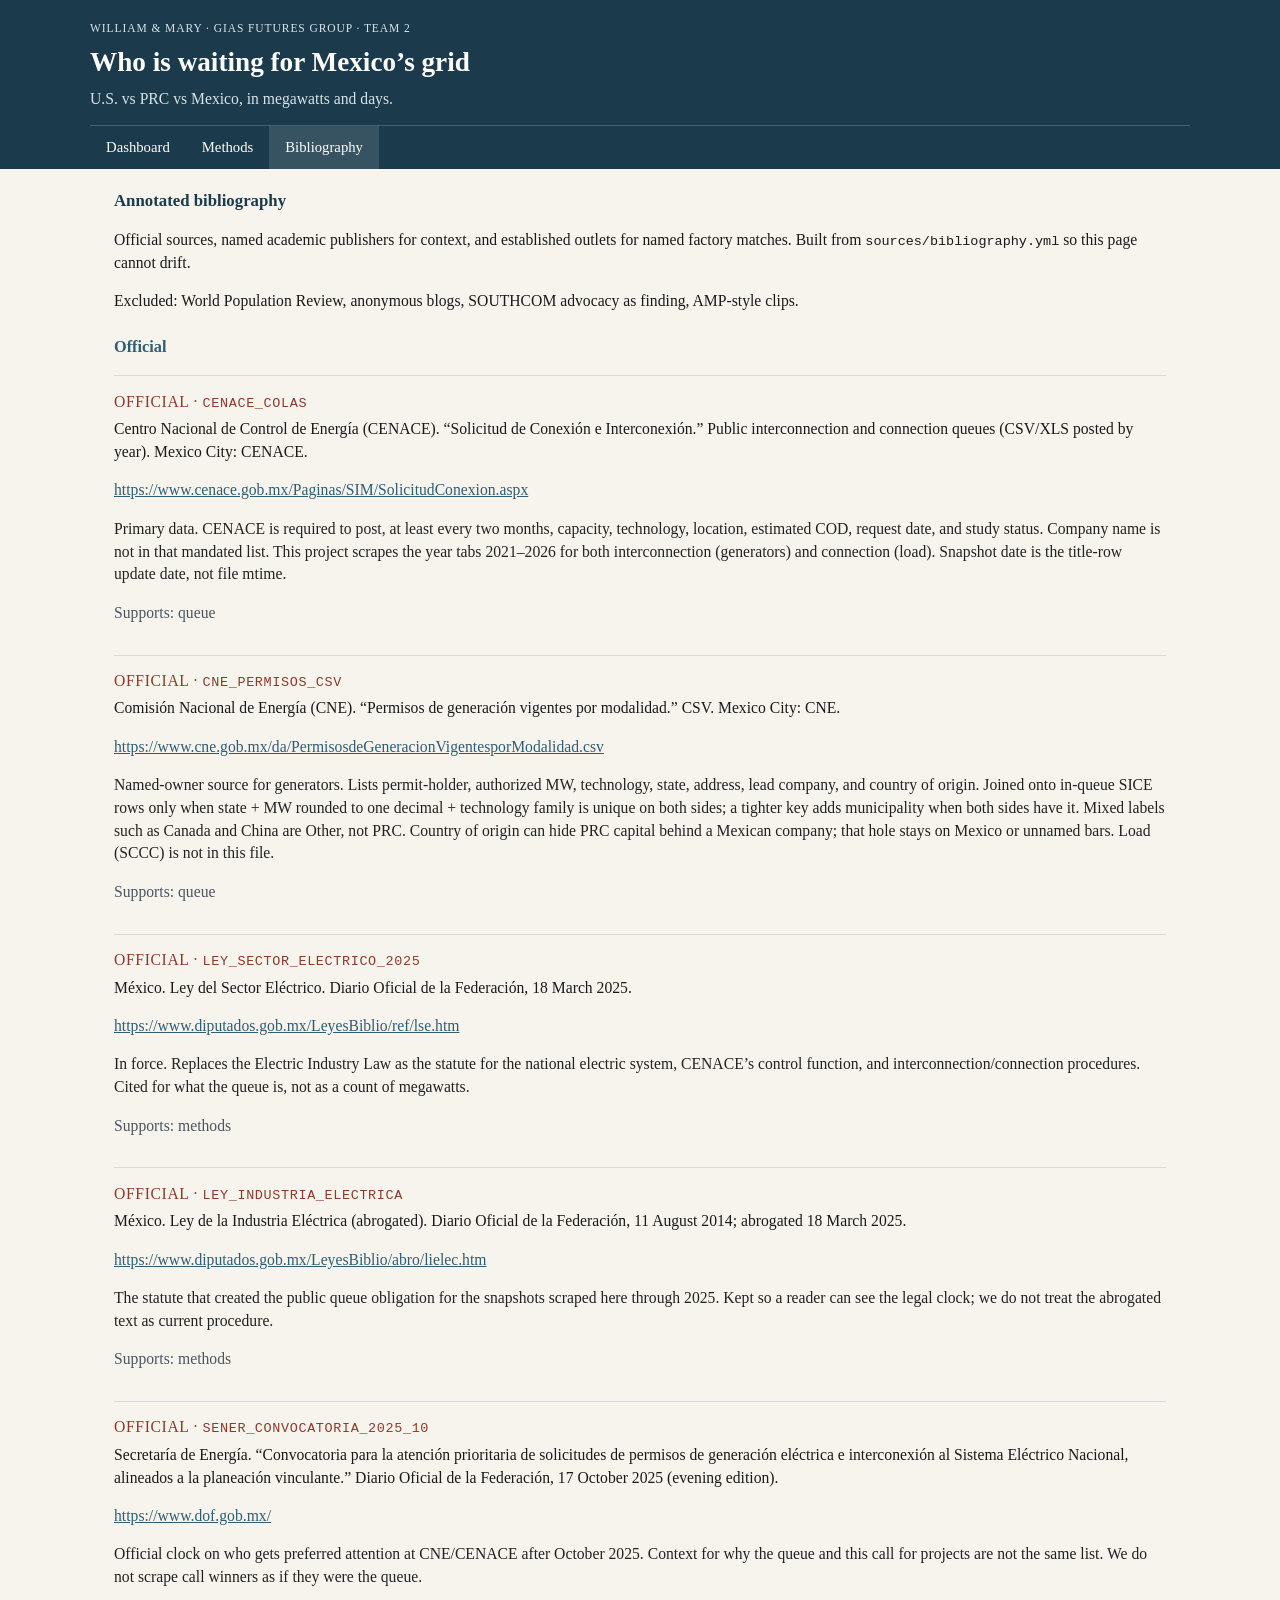
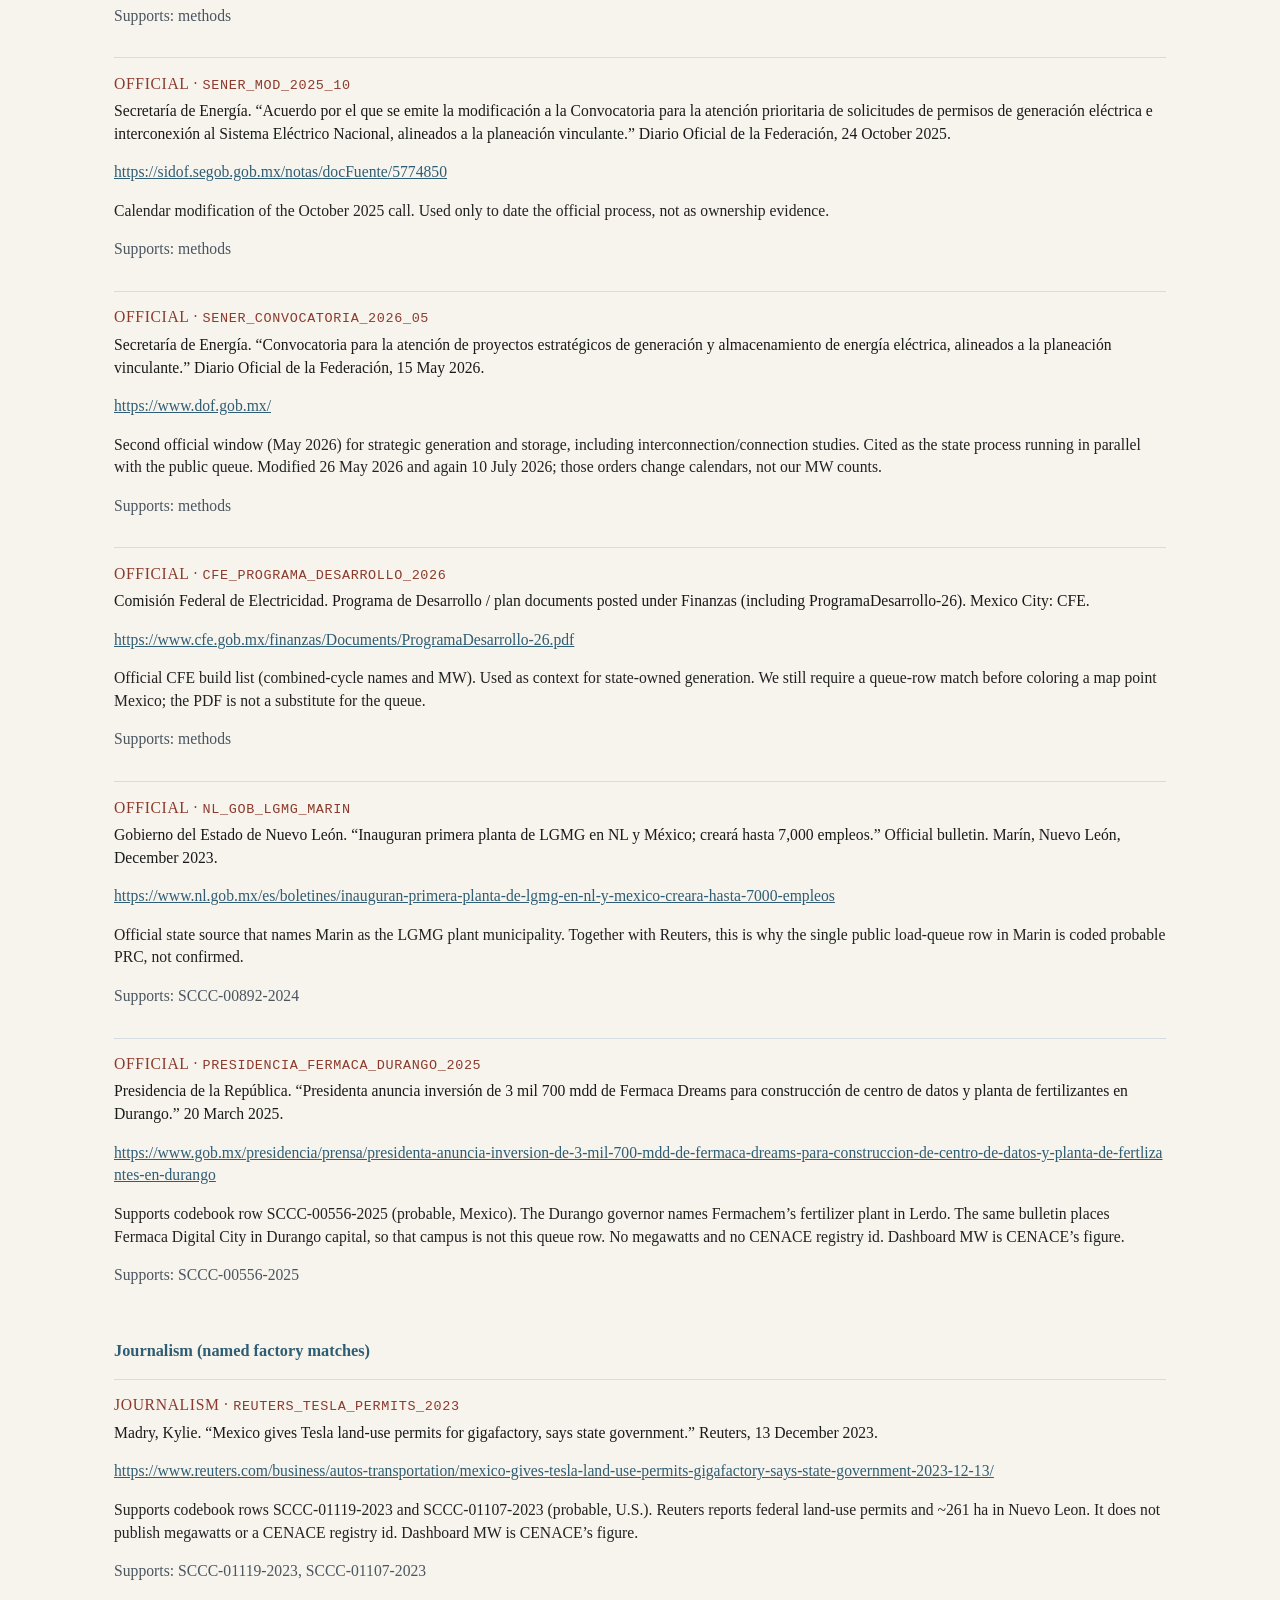
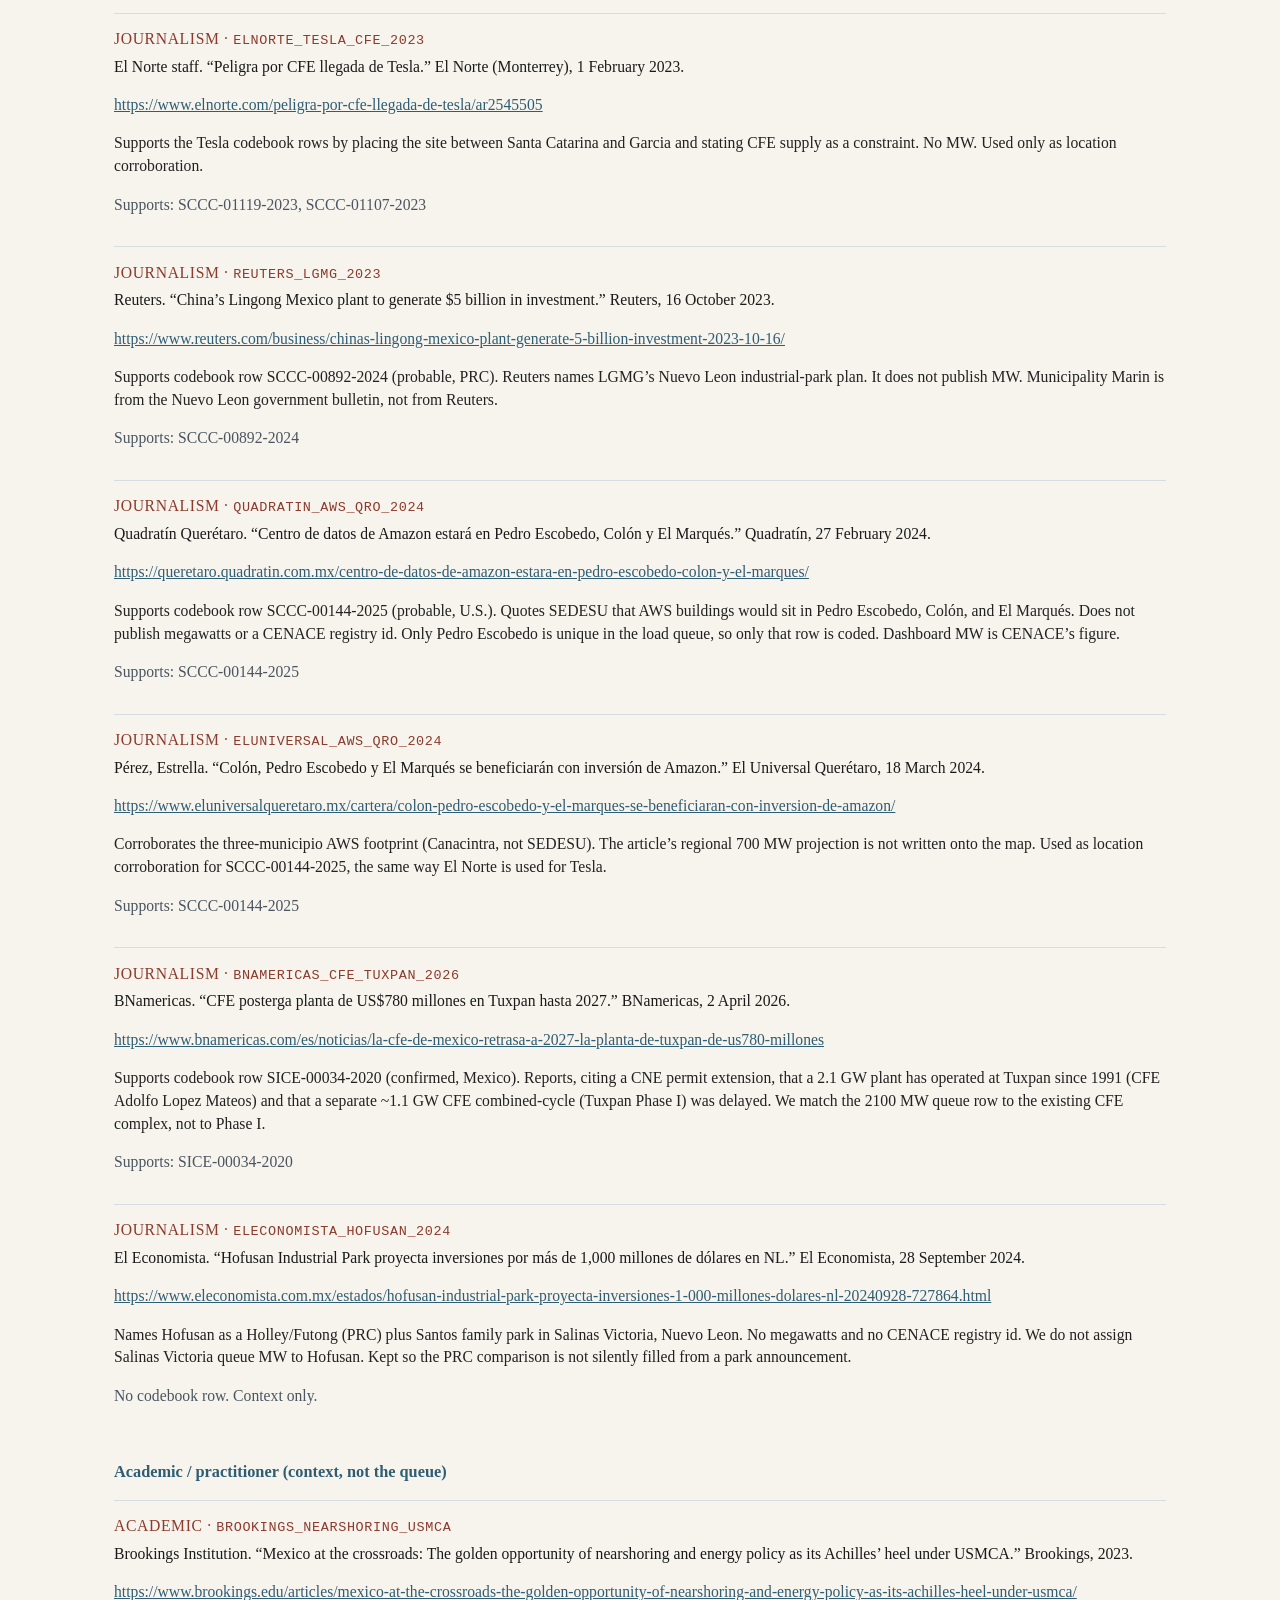
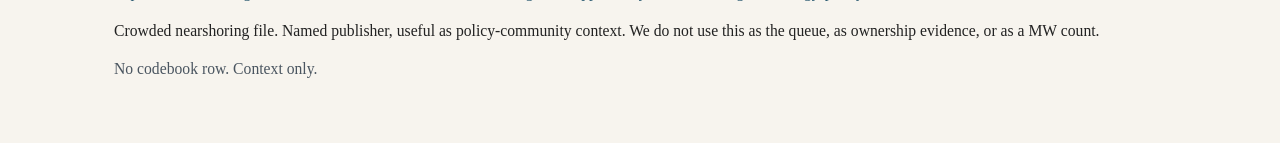
==== commit e672f2d4: "Attribute Fermachem in Lerdo and switch the dashboard to attributed language. Only the unique Lerdo " ====
--- a/docs/bibliography.html
+++ b/docs/bibliography.html
@@ -107,6 +107,15 @@
   <p class="bib-supports">Supports: SCCC-00892-2024</p>
 </article>
 
+
+<article class="bib-entry" id="presidencia_fermaca_durango_2025">
+  <p class="bib-type">official · <code>presidencia_fermaca_durango_2025</code></p>
+  <p class="bib-chicago">Presidencia de la República. “Presidenta anuncia inversión de 3 mil 700 mdd de Fermaca Dreams para construcción de centro de datos y planta de fertilizantes en Durango.” 20 March 2025.</p>
+  <p class="bib-url"><a href="https://www.gob.mx/presidencia/prensa/presidenta-anuncia-inversion-de-3-mil-700-mdd-de-fermaca-dreams-para-construccion-de-centro-de-datos-y-planta-de-fertlizantes-en-durango" rel="noopener">https://www.gob.mx/presidencia/prensa/presidenta-anuncia-inversion-de-3-mil-700-mdd-de-fermaca-dreams-para-construccion-de-centro-de-datos-y-planta-de-fertlizantes-en-durango</a></p>
+  <p class="bib-ann">Supports codebook row SCCC-00556-2025 (probable, Mexico). The Durango governor names Fermachem’s fertilizer plant in Lerdo. The same bulletin places Fermaca Digital City in Durango capital, so that campus is not this queue row. No megawatts and no CENACE registry id. Dashboard MW is CENACE’s figure.</p>
+  <p class="bib-supports">Supports: SCCC-00556-2025</p>
+</article>
+
 <h3>Journalism (named factory matches)</h3>
 
 <article class="bib-entry" id="reuters_tesla_permits_2023">
--- a/docs/css/site.css
+++ b/docs/css/site.css
@@ -78,6 +78,7 @@
   margin-left: 0.35rem;
   padding: 0.2rem 0.4rem;
 }
+.controls label.bare select { margin-left: 0; }
 .stats {
   display: grid;
   grid-template-columns: repeat(auto-fit, minmax(160px, 1fr));
